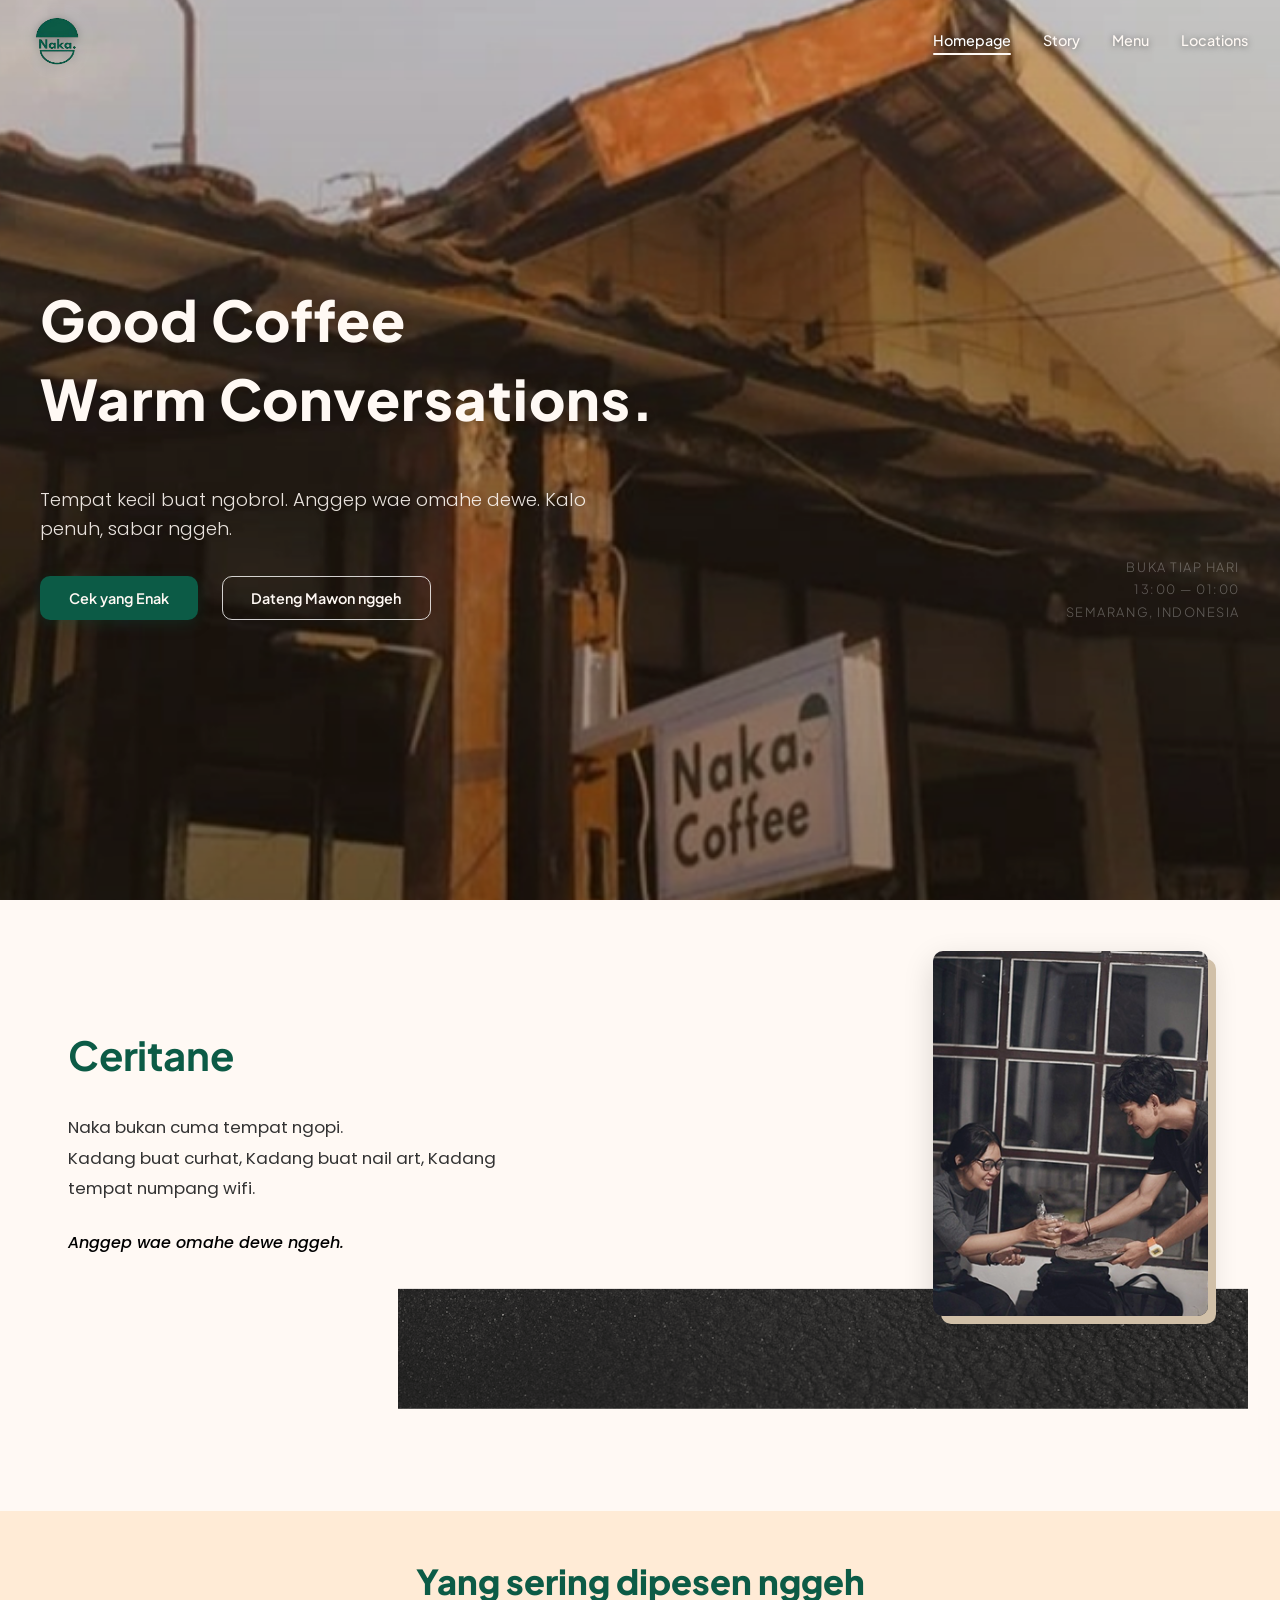
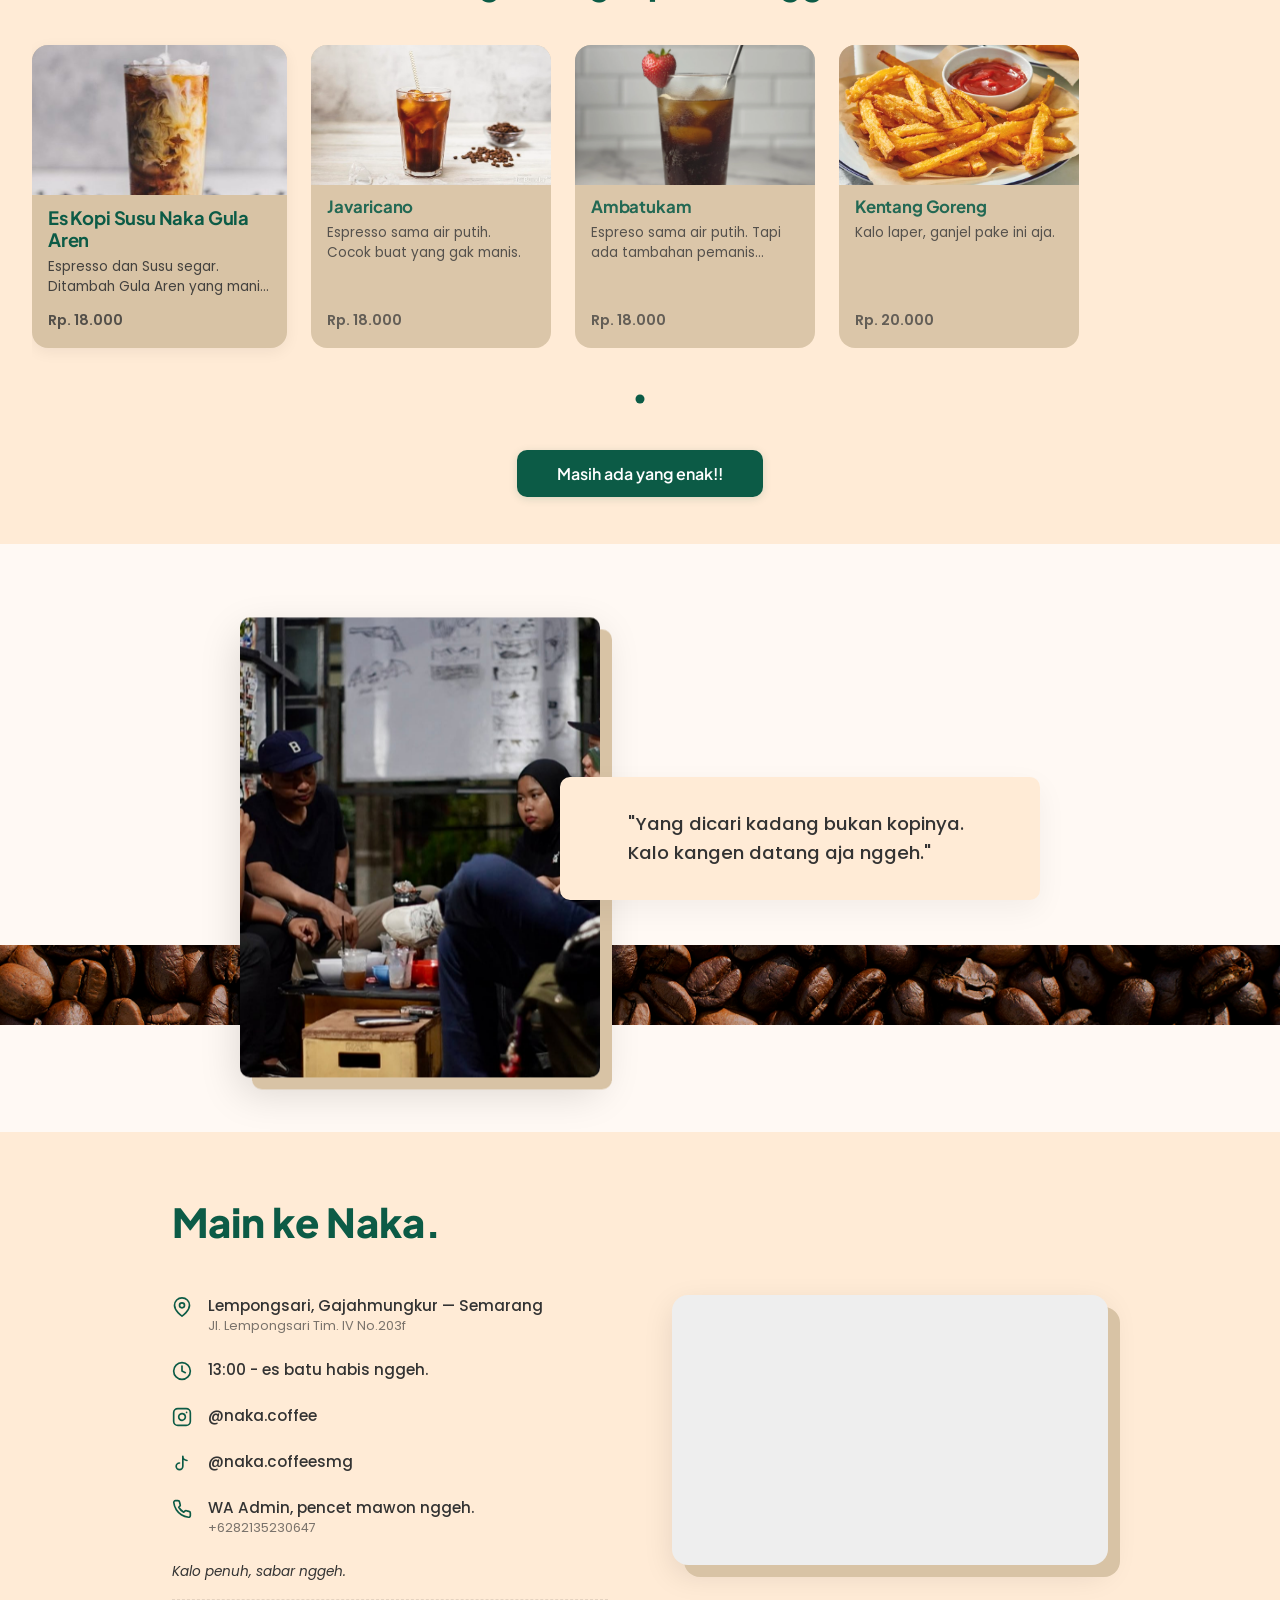
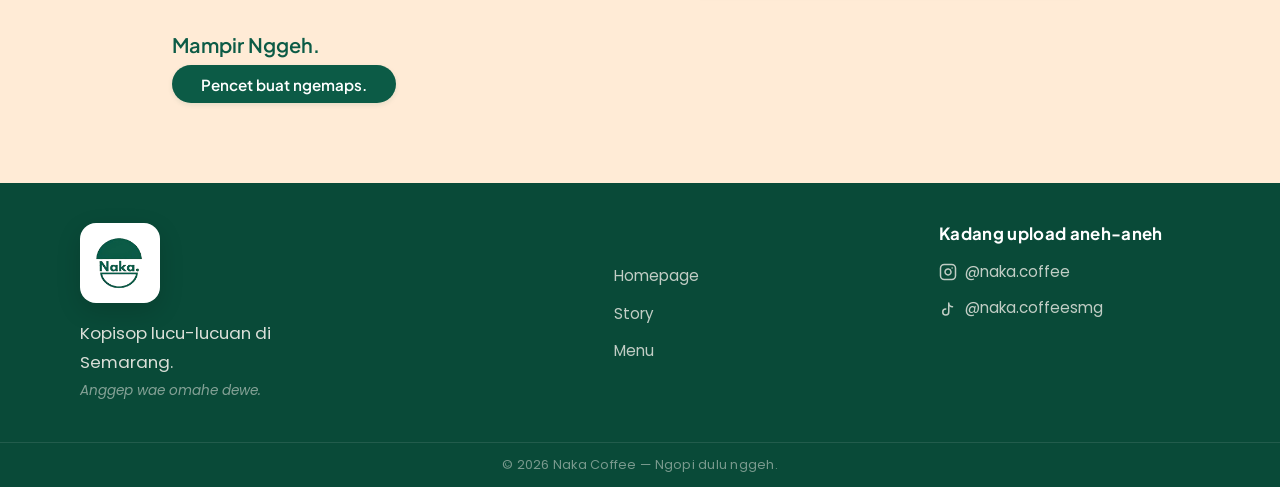
==== index.html @ d7253a97 "feat: finalize Naka Coffee landing page" ====
<!DOCTYPE html>
<html lang="id">
<head>
  <meta charset="UTF-8">
  <meta name="viewport" content="width=device-width, initial-scale=1.0">
  <meta name="description" content="Naka Coffee — Kopisop lucu-lucuan di Semarang. Tempat nyaman buat ngobrol, ngopi, dan numpang wifi sampai lupa pulang.">

  <title>Naka Coffee — Kopisop Lucu-Lucuan di Semarang</title>

  <!-- Canonical URL -->
  <link rel="canonical" href="https://borgirrax.github.io/naka-landing-page/">

  <!-- Open Graph Meta Tags -->
  <meta property="og:title" content="Naka Coffee — Kopisop Lucu-Lucuan di Semarang">
  <meta property="og:description" content="Kopisop lucu-lucuan di Semarang. Tempat nyaman buat ngobrol, ngopi, dan numpang wifi sampai lupa pulang.">
  <meta property="og:image" content="https://borgirrax.github.io/naka-landing-page/assets/images/jumbotron.png">
  <meta property="og:url" content="https://borgirrax.github.io/naka-landing-page/">
  <meta property="og:type" content="website">
  <meta property="og:locale" content="id_ID">

  <!-- Twitter Card Meta Tags -->
  <meta name="twitter:card" content="summary_large_image">
  <meta name="twitter:title" content="Naka Coffee — Kopisop Lucu-Lucuan di Semarang">
  <meta name="twitter:description" content="Kopisop lucu-lucuan di Semarang. Tempat nyaman buat ngobrol, ngopi, dan numpang wifi sampai lupa pulang.">
  <meta name="twitter:image" content="https://borgirrax.github.io/naka-landing-page/assets/images/jumbotron.png">

  <link rel="icon" type="image/jpeg" href="assets/images/favicon.png">
  <link rel="preconnect" href="https://fonts.googleapis.com">
  <link rel="preconnect" href="https://fonts.gstatic.com" crossorigin>
  <link href="https://fonts.googleapis.com/css2?family=Plus+Jakarta+Sans:wght@400;500;600;700;800&family=Poppins:wght@300;400;500;600&display=swap" rel="stylesheet">
  <link rel="stylesheet" href="styles.css">
</head>
<body>

  <!-- ============ NAVBAR ============ -->
  <header class="navbar" id="navbar">
    <nav class="navbar__inner">
      <a href="#" class="navbar__logo" aria-label="Naka Coffee Home">
        <img src="assets/images/logo1.png" alt="Naka Coffee Logo" class="navbar__logo-default">
        <img src="assets/images/logo2.png" alt="Naka Coffee Logo" class="navbar__logo-scrolled">
      </a>

      <ul class="navbar__links" id="nav-links">
        <li class="navbar__mobile-header">
          <img src="assets/images/logo2.png" alt="Naka Coffee">
        </li>
        <li><a href="#hero" class="navbar__link navbar__link--active">Homepage</a></li>
        <li><a href="#story" class="navbar__link">Story</a></li>
        <li><a href="#product" class="navbar__link">Menu</a></li>
        <li><a href="#locations" class="navbar__link">Locations</a></li>
        <li class="navbar__mobile-footer">Kopisop lucu-lucuan di Semarang.</li>
      </ul>

      <button class="navbar__toggle" id="nav-toggle" aria-label="Toggle navigation" aria-expanded="false">
        <span class="navbar__toggle-bar"></span>
        <span class="navbar__toggle-bar"></span>
        <span class="navbar__toggle-bar"></span>
      </button>
    </nav>
  </header>

  <!-- ============ HERO SECTION ============ -->
  <section class="hero" id="hero">
    <div class="hero__overlay"></div>
    <img src="assets/images/jumbotron.png" alt="Naka Coffee ambience" class="hero__bg" data-parallax="0.4">

    <div class="hero__content" data-parallax="0.15">
      <div class="hero__text">
        <h1 class="hero__heading">Good Coffee<br>Warm Conversations.</h1>
        <p class="hero__subtitle">Tempat kecil buat ngobrol. Anggep wae omahe dewe. Kalo penuh, sabar nggeh.</p>
        <div class="hero__cta-group">
          <a href="#product" class="hero__cta" id="cta-find-product">Cek yang Enak</a>
          <a href="#locations" class="hero__cta-outline" id="cta-visit-us">Dateng Mawon nggeh</a>
        </div>
      </div>
      <div class="hero__info-text">
        <span>Buka Tiap Hari</span>
        <span>13:00 &mdash; 01:00</span>
        <span>Semarang, Indonesia</span>
      </div>
    </div>
  </section>

  <!-- ============ OUR STORY SECTION ============ -->
  <section class="story" id="story">
    <div class="story__inner">
      <div class="story__text reveal-on-scroll">
        <h2 class="story__title">Ceritane</h2>
        <p class="story__body">
          Naka bukan cuma tempat ngopi.<br>
          Kadang buat curhat,
          Kadang buat nail art,
          Kadang tempat numpang wifi.
          <br>
          <span class="story__body2">Anggep wae omahe dewe nggeh.</span>
        </p>
      </div>

      <div class="story__images">
        <img
          src="assets/images/Accent1.png"
          alt=""
          class="story__img-accent reveal-on-scroll reveal-left"
          data-parallax="-0.1"
          loading="lazy"
          style="transition-delay: 0.2s;"
        >
        <img
          src="assets/images/NakaActivity1.png"
          alt="Suasana pengunjung asik ngobrol di Naka Coffee Semarang"
          class="story__img-main reveal-on-scroll reveal-up"
          loading="lazy"
          style="transition-delay: 0.4s;"
        >
      </div>
    </div>
  </section>

  <!-- ============ PRODUCT SECTION ============ -->
  <section class="product" id="product">
    <div class="product__inner">
      <h2 class="product__title reveal-on-scroll">Yang sering dipesen nggeh</h2>
      
      <div class="product__slider-wrapper reveal-on-scroll reveal-up">
        <div class="product__slider" id="product-slider"></div>
      </div>
      <div class="product__dots" id="product-dots"></div>
      
      <div class="product__actions reveal-on-scroll reveal-up">
        <a href="#product" class="btn-primary" aria-label="Lihat menu lainnya">Masih ada yang enak!!</a>
      </div>
    </div>
  </section>

  <!-- ============ BREAK SECTION ============ -->
  <section class="break" id="break">
    <img src="assets/images/Accent2.png" alt="" class="break__accent reveal-on-scroll" data-parallax="-0.15" loading="lazy">
    
    <div class="break__inner">
      <img src="assets/images/NakaActivity2.png" alt="Barista Naka Coffee sedang menyiapkan kopi" class="break__img reveal-on-scroll reveal-up" data-parallax="0.05" loading="lazy">
      <div class="break__quote reveal-on-scroll reveal-left" style="transition-delay: 0.2s;">
        <p>"Yang dicari kadang bukan kopinya. Kalo kangen datang aja nggeh."</p>
      </div>
    </div>
  </section>

  <!-- ============ LOCATION & FEEDBACK ============ -->
  <section class="location" id="locations">
    <div class="location__inner">
      <h2 class="location__title reveal-on-scroll">Main ke Naka.</h2>

      <div class="location__grid">
        <div class="location__info reveal-on-scroll reveal-left">
          <ul class="contact-list">
            <li>
              <svg width="20" height="20" fill="none" stroke="currentColor" stroke-width="2" stroke-linecap="round" stroke-linejoin="round" viewBox="0 0 24 24"><path d="M21 10c0 7-9 13-9 13s-9-6-9-13a9 9 0 0 1 18 0z"></path><circle cx="12" cy="10" r="3"></circle></svg>
              <div class="contact-list__content">
                <a href="https://maps.app.goo.gl/NaJeGdJ4hbuuddfY6" target="_blank" class="contact-list__primary">Lempongsari, Gajahmungkur — Semarang</a>
                <span class="contact-list__secondary">Jl. Lempongsari Tim. IV No.203f</span>
              </div>
            </li>
            <li>
              <svg width="20" height="20" fill="none" stroke="currentColor" stroke-width="2" stroke-linecap="round" stroke-linejoin="round" viewBox="0 0 24 24"><circle cx="12" cy="12" r="10"></circle><polyline points="12 6 12 12 16 14"></polyline></svg>
              <div class="contact-list__content">
                <span class="contact-list__primary">13:00 - es batu habis nggeh.</span>
              </div>
            </li>
            <li>
              <svg width="20" height="20" fill="none" stroke="currentColor" stroke-width="2" stroke-linecap="round" stroke-linejoin="round" viewBox="0 0 24 24"><rect x="2" y="2" width="20" height="20" rx="5" ry="5"></rect><path d="M16 11.37A4 4 0 1 1 12.63 8 4 4 0 0 1 16 11.37z"></path><line x1="17.5" y1="6.5" x2="17.51" y2="6.5"></line></svg>
              <div class="contact-list__content">
                <a href="https://www.instagram.com/naka.coffee?igsh=ZnR2Z24wN2Zjd3lz" target="_blank" class="contact-list__primary">@naka.coffee</a>
              </div>
            </li>
            <li>
              <svg width="20" height="20" fill="none" stroke="currentColor" stroke-width="2" stroke-linecap="round" stroke-linejoin="round" viewBox="0 0 24 24"><path d="M9 12a4 4 0 1 0 4 4V4a5 5 0 0 0 5 5"></path></svg>
              <div class="contact-list__content">
                <a href="https://www.tiktok.com/@naka.coffeesmg?_r=1&_t=ZS-954JW2csxDJ" target="_blank" class="contact-list__primary">@naka.coffeesmg</a>
              </div>
            </li>
            <li>
              <svg width="20" height="20" fill="none" stroke="currentColor" stroke-width="2" stroke-linecap="round" stroke-linejoin="round" viewBox="0 0 24 24"><path d="M22 16.92v3a2 2 0 0 1-2.18 2 19.79 19.79 0 0 1-8.63-3.07 19.5 19.5 0 0 1-6-6 19.79 19.79 0 0 1-3.07-8.67A2 2 0 0 1 4.11 2h3a2 2 0 0 1 2 1.72 12.84 12.84 0 0 0 .7 2.81 2 2 0 0 1-.45 2.11L8.09 9.91a16 16 0 0 0 6 6l1.27-1.27a2 2 0 0 1 2.11-.45 12.84 12.84 0 0 0 2.81.7A2 2 0 0 1 22 16.92z"></path></svg>
              <div class="contact-list__content">
                <a href="https://wa.me/6282135230647?text=Halo%20Naka%20Coffe%2C%20Nanya%20dung%2C%20boleh%3F" target="_blank" class="contact-list__primary">WA Admin, pencet mawon nggeh.</a>
                <span class="contact-list__secondary">+6282135230647</span>
              </div>
            </li>
          </ul>
          <p class="location__microcopy reveal-on-scroll">Kalo penuh, sabar nggeh.</p>

          <div class="location__cta reveal-on-scroll reveal-up">
            <h3 class="location__cta-title">Mampir Nggeh.</h3>
            <a href="https://maps.app.goo.gl/NaJeGdJ4hbuuddfY6" target="_blank" rel="noopener noreferrer" class="btn-primary btn-primary--location" aria-label="Buka Google Maps ke lokasi Naka Coffee">Pencet buat ngemaps.</a>
          </div>
        </div>

        <div class="location__map reveal-on-scroll reveal-up">
          <iframe 
            src="https://www.google.com/maps/embed?pb=!1m18!1m12!1m3!1d366.8198239532308!2d110.415025018221!3d-6.997119945966583!2m3!1f0!2f0!3f0!3m2!1i1024!2i768!4f13.1!3m3!1m2!1s0x2e708b31f307bd89%3A0xec95342b54eb924c!2sNaka%20coffee!5e0!3m2!1sid!2sid!4v1774155692115!5m2!1sid!2sid" 
            width="100%" 
            height="100%" 
            style="border:0;" 
            allowfullscreen="" 
            loading="lazy" 
            referrerpolicy="no-referrer-when-downgrade">
          </iframe>
        </div>
      </div>
    </div>
  </section>

  <!-- ============ FOOTER ============ -->
  <footer class="footer">
    <div class="footer__inner">
      <div class="footer__col footer__col--brand">
        <div class="footer__logo">
          <img src="assets/images/logo2.png" alt="Naka Coffee Logo" loading="lazy">
        </div>
        <p class="footer__tagline">Kopisop lucu-lucuan di Semarang.</p>
        <p class="footer__microcopy">Anggep wae omahe dewe.</p>
      </div>
      
      <div class="footer__col">
        <ul>
          <li><a href="#hero">Homepage</a></li>
          <li><a href="#story">Story</a></li>
          <li><a href="#product">Menu</a></li>
        </ul>
      </div>
      
      <div class="footer__col">
        <h3 class="footer__social-heading">Kadang upload aneh-aneh</h3>
        <ul class="footer__social">
          <li>
            <svg width="18" height="18" fill="none" stroke="currentColor" stroke-width="2" stroke-linecap="round" stroke-linejoin="round" viewBox="0 0 24 24" aria-hidden="true"><rect x="2" y="2" width="20" height="20" rx="5" ry="5"></rect><path d="M16 11.37A4 4 0 1 1 12.63 8 4 4 0 0 1 16 11.37z"></path><line x1="17.5" y1="6.5" x2="17.51" y2="6.5"></line></svg>
            <a href="https://www.instagram.com/naka.coffee?igsh=ZnR2Z24wN2Zjd3lz" target="_blank" rel="noopener noreferrer" aria-label="Kunjungi Instagram Naka Coffee">@naka.coffee</a>
          </li>
          <li>
            <svg width="18" height="18" fill="none" stroke="currentColor" stroke-width="2" stroke-linecap="round" stroke-linejoin="round" viewBox="0 0 24 24" aria-hidden="true"><path d="M9 12a4 4 0 1 0 4 4V4a5 5 0 0 0 5 5"></path></svg>
            <a href="https://www.tiktok.com/@naka.coffeesmg?_r=1&_t=ZS-954JW2csxDJ" target="_blank" rel="noopener noreferrer" aria-label="Kunjungi TikTok Naka Coffee">@naka.coffeesmg</a>
          </li>
        </ul>
      </div>
    </div>
    <div class="footer__bottom">
      <p>&copy; 2026 Naka Coffee — Ngopi dulu nggeh.</p>
    </div>
  </footer>


  <!-- Local Business Structured Data -->
  <script type="application/ld+json">
  {
    "@context": "https://schema.org",
    "@type": "CafeOrCoffeeShop",
    "name": "Naka Coffee",
    "image": "https://borgirrax.github.io/naka-landing-page/assets/images/jumbotron.png",
    "description": "Kopisop lucu-lucuan di Semarang. Tempat nyaman buat ngobrol, ngopi, dan numpang wifi sampai lupa pulang.",
    "address": {
      "@type": "PostalAddress",
      "streetAddress": "Jl. Lempongsari Tim. IV No.203f",
      "addressLocality": "Gajahmungkur, Semarang",
      "addressRegion": "Jawa Tengah",
      "addressCountry": "ID"
    },
    "url": "https://borgirrax.github.io/naka-landing-page/",
    "telephone": "+6282135230647",
    "sameAs": [
      "https://www.instagram.com/naka.coffee",
      "https://www.tiktok.com/@naka.coffeesmg"
    ]
  }
  </script>

  <!-- Scripts -->
  <script src="script.js"></script>
</body>
</html>
---- styles.css ----
:root {

  --color-primary: #0C5B46;
  --color-primary-dark: #094a38;
  --color-background: #FFEBD6;
  --color-background-alt: #FFF9F4;
  --color-text-white: #FFF9F4;
  --color-text-dark: #333333;
  --color-neutral: #8E8E8E;
  --color-accent: #D8C3A5;
  --font-heading: 'Plus Jakarta Sans', sans-serif;
  --font-body: 'Poppins', sans-serif;
  --space-xs: 0.25rem; --space-sm: 0.5rem; --space-md: 1rem;
  --space-lg: 1.5rem; --space-xl: 2rem; --space-2xl: 3rem; --space-3xl: 4rem;
  --radius-sm: 6px; --radius-md: 10px; --radius-lg: 16px; --radius-full: 9999px;
  --transition-fast: 0.2s ease; --transition-normal: 0.35s ease;

  --nav-pad-x: var(--space-xl);
  --logo-def-h: 60px; --logo-scr-h: 52px;
  --hero-h: 100vh; --hero-title-sz: clamp(2rem, 5vw, 3.5rem); --hero-pad: var(--space-xl);
  --story-dir: row; --story-gap: var(--space-3xl); --story-pad-b: 120px;
  --story-txt-align: left; --story-txt-pt: var(--space-xl);
  --story-img-w: 380px; --story-img-h: 440px; --story-img-m: 0;
  --story-acc-l: auto; --story-acc-r: 0; --story-acc-w: 850px; --story-acc-h: 120px;
  --story-main-l: auto; --story-main-r: 40px; --story-main-m: 0; --story-main-w: 275px; --story-main-h: 365px;

  --break-flex-dir: row; --break-img-w: 360px; --break-img-h: 460px;
  --break-quote-ml: -40px; --break-quote-mt: 0; --break-quote-pad: var(--space-xl) var(--space-2xl) var(--space-xl) calc(var(--space-2xl) + 20px);

  --loc-grid: 1fr 1fr; --loc-map-h: 300px; --loc-gap: var(--space-3xl);
  --foot-grid: 2fr 1fr 1fr; --foot-gap: var(--space-3xl);
}

@media (max-width: 768px) {
  :root {
    --logo-def-h: 48px; --logo-scr-h: 44px;
    --hero-h: 80vh; --hero-title-sz: clamp(1.75rem, 7vw, 2.5rem);
    --story-dir: column; --story-gap: var(--space-2xl); --story-pad-b: var(--space-2xl);
    --story-txt-align: left; --story-txt-pt: 0;
    --story-img-w: 100%; --story-img-h: 420px; --story-img-m: 0 auto;
    --story-acc-l: 0; --story-acc-r: auto; --story-acc-w: 100%; --story-acc-h: 100px;
    --story-main-l: 0; --story-main-r: 0; --story-main-m: 0 auto; --story-main-w: 300px; --story-main-h: 380px;

    --break-flex-dir: column; --break-quote-ml: 0; --break-quote-mt: -40px; --break-quote-pad: var(--space-xl);

    --loc-grid: 1fr; --loc-gap: var(--space-2xl);
    --foot-grid: 1fr 1fr; --foot-gap: var(--space-2xl);
  }
  .footer__col--brand { grid-column:1 / -1; display:flex; flex-direction:column; align-items:center; text-align:center; margin-bottom:var(--space-sm); }
  .footer__col--brand p { margin:0 auto; }
  .hero__info-text { position: relative; bottom: auto; right: auto; text-align: left; margin-top: var(--space-xl); opacity: 0.8; }
}

@media (max-width: 480px) {
  :root {
    --nav-pad-x: var(--space-md);
    --logo-def-h: 40px; --logo-scr-h: 38px;
    --hero-h: 70vh; --hero-pad: var(--space-md);
    --story-img-h: 250px; --story-acc-h: 70px;
    --story-main-w: 220px; --story-main-h: 280px;
    
    --break-img-w: 220px; --break-img-h: 320px;
    --break-quote-pad: 1.25rem 1.5rem;
    --break-quote-mt: -50px;
  }
}

*,*::before,*::after { margin:0; padding:0; box-sizing:border-box; }
html { scroll-behavior:smooth; }
section[id] { scroll-margin-top: 110px; }
body { font:400 1rem/1.6 var(--font-body); color:var(--color-text-dark); background:var(--color-background); -webkit-font-smoothing:antialiased; }
a { text-decoration:none; color:inherit; }
ul { list-style:none; }
img { display:block; max-width:100%; height:auto; }

.navbar {
  position:fixed; top:0; left:0; width:100%; z-index:1000; background:transparent;
  transition:background var(--transition-normal), box-shadow var(--transition-normal);
}
.navbar--scrolled { background:var(--color-background-alt); box-shadow:0 2px 20px rgba(0,0,0,0.08); }

.navbar__inner {
  display:flex; align-items:center; justify-content:space-between; margin:0 auto; padding:0 var(--nav-pad-x);
  max-width:1440px; height:82px; transition:all var(--transition-normal);
}
.navbar--scrolled .navbar__inner { max-width:1100px; height:72px; }

.navbar__logo { display:flex; align-items:center; flex-shrink:0; transition:opacity var(--transition-fast); -webkit-tap-highlight-color:transparent; outline:none; }
.navbar__logo:hover { opacity:0.85; }
.navbar__logo img { width:auto; object-fit:contain; transition:opacity var(--transition-normal); }
.navbar__logo-default { display:none; height:var(--logo-def-h); }
.navbar__logo-scrolled { display:block; height:var(--logo-scr-h); filter:drop-shadow(0 2px 6px rgba(0,0,0,0.4)) drop-shadow(0 2px 10px rgba(255,255,255,0.4)); }

.navbar--scrolled .navbar__logo-default { display:block; }
.navbar--scrolled .navbar__logo-scrolled { display:none; }

.navbar__links { display:flex; align-items:center; gap:var(--space-xl); }
.navbar__link {
  font:500 0.9rem var(--font-heading); color:var(--color-text-white); text-shadow:0 1px 6px rgba(0,0,0,0.5);
  position:relative; padding:var(--space-xs) 0; transition:all var(--transition-normal);
}
.navbar__link::after {
  content:''; position:absolute; bottom:-2px; left:0; width:0; height:2px;
  background:var(--color-text-white); border-radius:var(--radius-full); transition:all var(--transition-normal);
}
.navbar__link:hover, .navbar__link--active { color:#fff; text-shadow:0 1px 8px rgba(0,0,0,0.7); }
.navbar__link:hover::after, .navbar__link--active::after { width:100%; }

.navbar--scrolled .navbar__link { color:var(--color-text-dark); text-shadow:none; }
.navbar--scrolled .navbar__link::after { background:var(--color-primary); }
.navbar--scrolled .navbar__link:hover, .navbar--scrolled .navbar__link--active { color:var(--color-primary); text-shadow:none; }
.navbar--scrolled .navbar__link:hover::after, .navbar--scrolled .navbar__link--active::after { background:var(--color-primary); }

.navbar__toggle { display:none; flex-direction:column; gap:5px; background:none; border:none; cursor:pointer; padding:var(--space-sm); z-index:1001; -webkit-tap-highlight-color:transparent; outline:none; }
.navbar__toggle-bar {
  width:24px; height:2px; background:var(--color-text-white); box-shadow:0 1px 4px rgba(0,0,0,0.5); border-radius:var(--radius-full);
  transition:all var(--transition-normal);
}
.navbar--scrolled .navbar__toggle-bar { background:var(--color-text-dark); box-shadow:none; }
.navbar__toggle--open .navbar__toggle-bar:nth-child(1) { transform:translateY(7px) rotate(45deg); }
.navbar__toggle--open .navbar__toggle-bar:nth-child(2) { opacity:0; }
.navbar__toggle--open .navbar__toggle-bar:nth-child(3) { transform:translateY(-7px) rotate(-45deg); }

.navbar__mobile-header, .navbar__mobile-footer { display:none; }

@media (max-width: 768px) {
  .navbar__toggle { display:flex; padding:var(--space-md); }
  .navbar__links {
    position:fixed; top:0; right:-100%; width:78vw; max-width:340px; height:100vh;
    flex-direction:column; align-items:flex-start; gap:var(--space-lg);
    padding:var(--space-2xl) var(--space-2xl);
    background:var(--color-text-white); box-shadow:-8px 0 40px rgba(0,0,0,0.1); 
    transition:right 0.4s cubic-bezier(0.4, 0, 0.2, 1); overflow-y:auto; overflow-x:hidden;
  }
  .navbar__links--open { right:0; }
  
  .navbar__mobile-header { display:block; margin-bottom:var(--space-lg); margin-top:var(--space-sm); }
  .navbar__mobile-header img { height:60px; width:auto; }
  
  .navbar__mobile-footer { display:block; margin-top:auto; font-size:0.85rem; font-style:italic; opacity:0.7; color:var(--color-text-dark); padding-top:var(--space-2xl); }

  .navbar__links .navbar__link { font-size:1.15rem; font-weight:600; color:var(--color-text-dark); text-shadow:none; padding:var(--space-sm) 0; }
  .navbar__links .navbar__link::after { background:var(--color-primary); bottom:-4px; }
  .navbar__links .navbar__link:hover, .navbar__links .navbar__link--active { color:var(--color-primary); }
}

.hero { position:relative; width:100%; min-height:var(--hero-h); display:flex; align-items:center; justify-content:center; overflow:hidden; padding: 0 var(--nav-pad-x); }
.hero__bg { position:absolute; top:-15%; left:0; width:100%; height:130%; object-fit:cover; object-position:center; will-change:transform; }
.hero__overlay { position:absolute; inset:0; background:linear-gradient(180deg, rgba(0,0,0,0.15) 0%, rgba(0,0,0,0.4) 100%); z-index:1; }
.hero__content { position:relative; z-index:2; text-align:left; padding:var(--hero-pad) 0; width:100%; max-width:1200px; animation:heroFadeIn 1s ease-out both; }
.hero__text { max-width: 650px; }
.hero__info-text {
  position:absolute; bottom:var(--hero-pad); right:0; text-align:right;
  display:flex; flex-direction:column; gap:0.4rem;
  font:300 0.8rem var(--font-heading); text-transform:uppercase; letter-spacing:0.12em;
  color:#fff; opacity:0.3;
}
.hero__heading { font:800 var(--hero-title-sz)/1.2 var(--font-heading); color:var(--color-text-white); margin-bottom:var(--space-2xl); letter-spacing:0.02em; text-shadow:0 2px 10px rgba(0,0,0,0.2); max-width: 650px; line-height: 140%; }
.hero__subtitle { font:300 clamp(0.95rem, 1.8vw, 1.15rem)/1.6 var(--font-body); color:var(--color-text-white); margin-bottom:var(--space-xl); opacity:0.9; text-shadow:0 1px 6px rgba(0,0,0,0.2); max-width: 550px; }
.hero__cta-group { display: flex; gap: 1.5rem; flex-wrap: wrap; }
.hero__cta {
  display:inline-flex; align-items:center; justify-content:center; font:600 0.9rem var(--font-heading); color:var(--color-text-white); background:var(--color-primary);
  padding:0.75rem 1.8rem; border-radius:var(--radius-md); box-shadow:0 4px 15px rgba(12,91,70,0.25); transition:all var(--transition-fast);
}
.hero__cta:hover { background:var(--color-primary-dark); transform:translateY(-2px); box-shadow:0 6px 20px rgba(12,91,70,0.4); }
.hero__cta:active { transform:translateY(0); }
.hero__cta-outline {
  display:inline-flex; align-items:center; justify-content:center; font:600 0.9rem var(--font-heading); color:var(--color-text-white); background:transparent;
  padding:0.75rem 1.8rem; border-radius:var(--radius-md); border:1px solid rgba(255,255,255,0.8); transition:all var(--transition-fast);
}
.hero__cta-outline:hover { background:rgba(255,255,255,0.1); border-color:#fff; transform:translateY(-2px); }
.hero__cta-outline:active { transform:translateY(0); }

.story { background:var(--color-background-alt); padding:calc(var(--space-3xl) * 0.8) 0 0; overflow:hidden; }
.story__inner {
  position:relative; display:flex; flex-direction:var(--story-dir); align-items:flex-start; gap:var(--story-gap);
  max-width:1280px; margin:0 auto; padding:0 var(--space-xl) var(--story-pad-b);
}
.story__text { flex:1; min-width:0; padding:var(--story-txt-pt) 0 var(--space-2xl) 3%; position:relative; z-index:2; text-align:var(--story-txt-align); margin-top: 2rem;}
.story__title { font:700 clamp(1.75rem, 3.5vw, 2.5rem) var(--font-heading); color:var(--color-primary); margin-bottom:var(--space-xl); letter-spacing:-0.01em; margin-top: 0.9rem; }
.story__body { font-size:1.05rem; color:var(--color-text-dark); max-width:480px; line-height:1.8; }
.story__body2 { display: block; font-size:1rem; color:#000000; max-width:480px; line-height:1.8; font-weight: 500; font-style: italic; margin-top:26px; }

.story__images { flex-shrink:0; position:relative; width:var(--story-img-w); height:var(--story-img-h); margin:var(--story-img-m); }
.story__img-accent {
  position:absolute; bottom:0; z-index:1; object-fit:cover; object-position:center;
  left:var(--story-acc-l); right:var(--story-acc-r); width:var(--story-acc-w); max-width:none; height:var(--story-acc-h); opacity: 0.3;mix-blend-mode: multiply; filter: contrast(0.8);
}
.story__img-main {
  position:absolute; top:0; z-index:2; object-fit:cover; border-radius:var(--radius-md); box-shadow:8px 8px 0px var(--color-accent),0 10px 30px rgba(0,0,0,0.15);
  left:var(--story-main-l); right:var(--story-main-r); margin:var(--story-main-m); width:var(--story-main-w); height:var(--story-main-h);
  filter: contrast(0.95) saturate(0.85);
}

.product { background:var(--color-background); padding:var(--space-2xl) 0; overflow:hidden; }
.product__inner { max-width:1280px; margin:0 auto; padding:0 var(--nav-pad-x); text-align:center; }
.product__title { font:800 clamp(1.75rem, 3.5vw, 2.15rem) var(--font-heading); color:var(--color-primary); margin-bottom:var(--space-xl); }

.product__slider-wrapper { position:relative; width:100%; }
.product__slider {
  display:flex; gap:var(--space-lg); overflow-x:auto; scroll-snap-type:x mandatory; scroll-behavior:smooth;
  padding:10px 0 var(--space-md); cursor:grab; -ms-overflow-style:none; scrollbar-width:none;
}
.product__slider::-webkit-scrollbar { display:none; }
.product__slider:active { cursor:grabbing; }

.product-card {
  flex:0 0 240px; scroll-snap-align:center; background:var(--color-accent); border-radius:var(--radius-lg);
  overflow:hidden; text-align:left; display:flex; flex-direction:column; position:relative;
  transition:all var(--transition-normal); user-select:none; opacity: 0.9;
}
.product-card--featured { flex:0 0 255px; opacity: 1; box-shadow:0 4px 15px rgba(0,0,0,0.06); }
.product-card:hover { transform:translateY(-5px); box-shadow:0 10px 20px rgba(0,0,0,0.1); opacity: 1; }
.product-card__img { width:100%; height:140px; object-fit:cover; pointer-events:none; }
.product-card--featured .product-card__img { height:150px; }
.product-card__badge { position:absolute; top:12px; left:12px; background:var(--color-primary); color:#fff; padding:4px 12px; font:700 0.75rem var(--font-heading); border-radius:var(--radius-full); z-index:2; box-shadow:0 2px 8px rgba(0,0,0,0.15); letter-spacing:0.02em; text-transform:uppercase; }
.product-card__content { padding:12px 16px 16px; flex:1; display:flex; flex-direction:column; justify-content: flex-start; }
.product-card__title { font:700 1.05rem var(--font-heading); color:var(--color-primary); margin-bottom:6px; line-height:1.2; letter-spacing: -0.01em; }
.product-card--featured .product-card__title { font-size: 1.15rem; }
.product-card__desc { font-size:0.85rem; color:var(--color-text-dark); margin-bottom:12px; line-height:1.45; display:-webkit-box; -webkit-line-clamp:2; line-clamp:2; -webkit-box-orient:vertical; overflow:hidden; opacity:0.9; }
.product-card__price { font-weight:600; color:var(--color-text-dark); margin-top:auto; font-size: 0.9rem; opacity: 0.8; }

.product__dots { display:flex; justify-content:center; gap:10px; margin:var(--space-xl) 0 var(--space-2xl); align-items: center; }
.dot { width:6px; height:6px; border-radius:50%; background:var(--color-neutral); opacity: 0.4; cursor:pointer; transition:all var(--transition-fast); }
.dot.active { background:var(--color-primary); opacity: 1; transform: scale(1.5); }

.btn-primary {
  display:inline-block; font:600 1rem var(--font-heading); color:#fff; background:var(--color-primary);
  padding:0.8rem 2.5rem; border-radius:var(--radius-md); box-shadow:0 2px 8px rgba(12,91,70,0.15); transition:all var(--transition-fast);
}
.btn-primary:hover { background:var(--color-primary-dark); transform:translateY(-2px); box-shadow:0 4px 12px rgba(12,91,70,0.2); }

.break { position:relative; width:100%; padding:var(--space-3xl) 0; display:flex; align-items:center; background:var(--color-background-alt); overflow:hidden; }
.break__accent { position:absolute; top:50%; left:0; width:100%; height:80px; object-fit:cover; object-position:top; transform:translateY(-50%); z-index:1; }
.break__inner { position:relative; z-index:2; max-width:1000px; width:100%; margin:0 auto; padding:0 var(--nav-pad-x); display:flex; flex-direction:var(--break-flex-dir); align-items:center; justify-content:center; }
.break__img { width:var(--break-img-w); height:var(--break-img-h); object-fit:cover; border-radius:var(--radius-md); box-shadow:12px 12px 0px var(--color-accent), 0 15px 40px rgba(0,0,0,0.15); z-index:3; position:relative; }
.break__quote { background:var(--color-background); padding:var(--break-quote-pad); border-radius:var(--radius-md); max-width:480px; box-shadow:0 10px 30px rgba(0,0,0,0.05); margin-left:var(--break-quote-ml); margin-top:var(--break-quote-mt); z-index:4; position:relative; width:90%; }
.break__quote p { font:500 clamp(0.95rem, 3.5vw, 1.15rem)/1.6 var(--font-body); color:var(--color-text-dark); }

.location { background:var(--color-background); padding:var(--space-3xl) 0 var(--space-2xl); }
.location__inner { max-width:1000px; margin:0 auto; padding:0 var(--nav-pad-x); }
.location__title { font:800 clamp(2rem, 4vw, 2.5rem) var(--font-heading); color:var(--color-primary); margin-bottom:var(--space-2xl); }

.location__grid { display:grid; grid-template-columns:var(--loc-grid); gap:var(--loc-gap); align-items:center; margin-bottom:var(--space-xl); }
.contact-list { display:flex; flex-direction:column; gap:var(--space-lg); margin-bottom:var(--space-lg); }
.contact-list li { display:flex; align-items:flex-start; gap:var(--space-md); color:var(--color-text-dark); }
.contact-list__content { display:flex; flex-direction:column; gap:2px; }
.contact-list__primary { font-size:0.95rem; font-weight:500; line-height:1.4; color:var(--color-text-dark); transition:color var(--transition-fast); }
.contact-list__secondary { font-size:0.8rem; opacity:0.65; font-weight:400; line-height:1.3; }
.contact-list a.contact-list__primary:hover { color:var(--color-primary); }
.contact-list svg { flex-shrink:0; color:var(--color-primary); margin-top:2px; }

.location__microcopy { font-size:0.85rem; font-style:italic; opacity:0.6; color:var(--color-text-dark); }

.location__map { width:100%; height:270px; border-radius:var(--radius-lg); overflow:hidden; box-shadow:12px 12px 0px var(--color-accent), 0 10px 30px rgba(0,0,0,0.1); background:#eee; align-self:start; }

.location__cta { text-align:left; padding-top:var(--space-xl); margin-top:var(--space-md); border-top:1px dashed rgba(0,0,0,0.1); }
.location__cta-title { font:600 1.25rem var(--font-heading); color:var(--color-primary); margin-bottom:var(--space-sm); }
.btn-primary--location { border-radius:var(--radius-full); padding:0.6rem 1.8rem; font-size:0.95rem; box-shadow:0 2px 5px rgba(12,91,70,0.1); }


.footer { background:var(--color-primary-dark); color:var(--color-text-white); position:relative; overflow:hidden; }
.footer__inner { max-width:1280px; margin: 0 auto; padding: 40px 80px; display:grid; grid-template-columns:1.8fr 1fr 1fr; gap:var(--space-3xl); align-items:start; }

.footer__logo { display:inline-flex; align-items:center; justify-content:center; width:80px; height:80px; background:#fff; border-radius:var(--radius-lg); margin-bottom:var(--space-md); box-shadow:0 8px 24px rgba(0,0,0,0.15); transition:transform var(--transition-normal), box-shadow var(--transition-normal); }
.footer__logo:hover { transform:translateY(-4px) rotate(-3deg); box-shadow:0 12px 30px rgba(0,0,0,0.25), 0 0 15px rgba(255,255,255,0.1); }
.footer__logo img { height:56px; width:auto; object-fit:contain; }
.footer__tagline { font-size:1.05rem; opacity:0.85; max-width:280px; line-height:1.7; color:#FFF9F4; }
.footer__microcopy { font-size:0.85rem; opacity:0.5; font-style:italic; margin-top:var(--space-xs); color:#FFF9F4; }

.footer__col h3, .footer__social-heading { font:700 1.05rem var(--font-heading); margin-bottom:var(--space-md); color:#fff; letter-spacing:0.02em; }
.footer__col:nth-child(2) ul { margin-top: 2.5rem; }
.footer__col ul { display:flex; flex-direction:column; gap:12px; }
.footer__col a { font-size:0.95rem; opacity:0.75; transition:all var(--transition-fast); display:inline-block; }
.footer__col a:hover { opacity:1; transform:translateX(4px); text-decoration:none; text-shadow:0 0 10px rgba(255,255,255,0.2); }

.footer__social li { display:flex; align-items:center; gap:var(--space-sm); }
.footer__social svg { opacity:0.75; transition:all var(--transition-fast); }
.footer__social li:hover svg { opacity:1; transform:scale(1.1); }

.footer__bottom { text-align:center; padding:12px; border-top:1px solid rgba(255,255,255,0.1); }
.footer__bottom p { font-size:0.8rem; opacity:0.45; letter-spacing:0.02em; }

@keyframes heroFadeIn { from{opacity:0; transform:translateY(30px);} to{opacity:1; transform:translateY(0);} }
.reveal-on-scroll { opacity:0; transform:translateY(30px); transition:all 0.8s cubic-bezier(0.5, 0, 0, 1); will-change:opacity, transform; }
.reveal-left { transform:translateX(-40px); }
.reveal-up { transform:translateY(40px); }
.reveal-on-scroll.is-visible { opacity:1; transform:translate(0); }


@media (max-width:480px) {
  /* Responsive Footer */
  .footer__inner { 
    grid-template-columns: 1fr; 
    padding: var(--space-2xl) var(--space-lg); 
    gap: var(--space-2xl); 
    text-align: center; 
  }
  .footer__col { display: flex; flex-direction: column; align-items: center; width: 100%; }
  .footer__tagline { margin: 0 auto; max-width: 260px; }
  .footer__microcopy { margin: var(--space-xs) auto 0 auto; }
  
  .footer__col:nth-child(2) ul { margin-top: 0; }
  .footer__col ul { align-items: center; width: 100%; }
  
  .footer__social { width: 100%; }
  .footer__social li { justify-content: center; flex-wrap: wrap; }
  .footer__social a { font-size: 0.9rem; max-width: 100%; word-break: break-word; }
  
  .footer__bottom { padding: var(--space-lg) var(--space-md); }
  .footer__bottom p { font-size: 0.75rem; line-height: 1.5; }
}
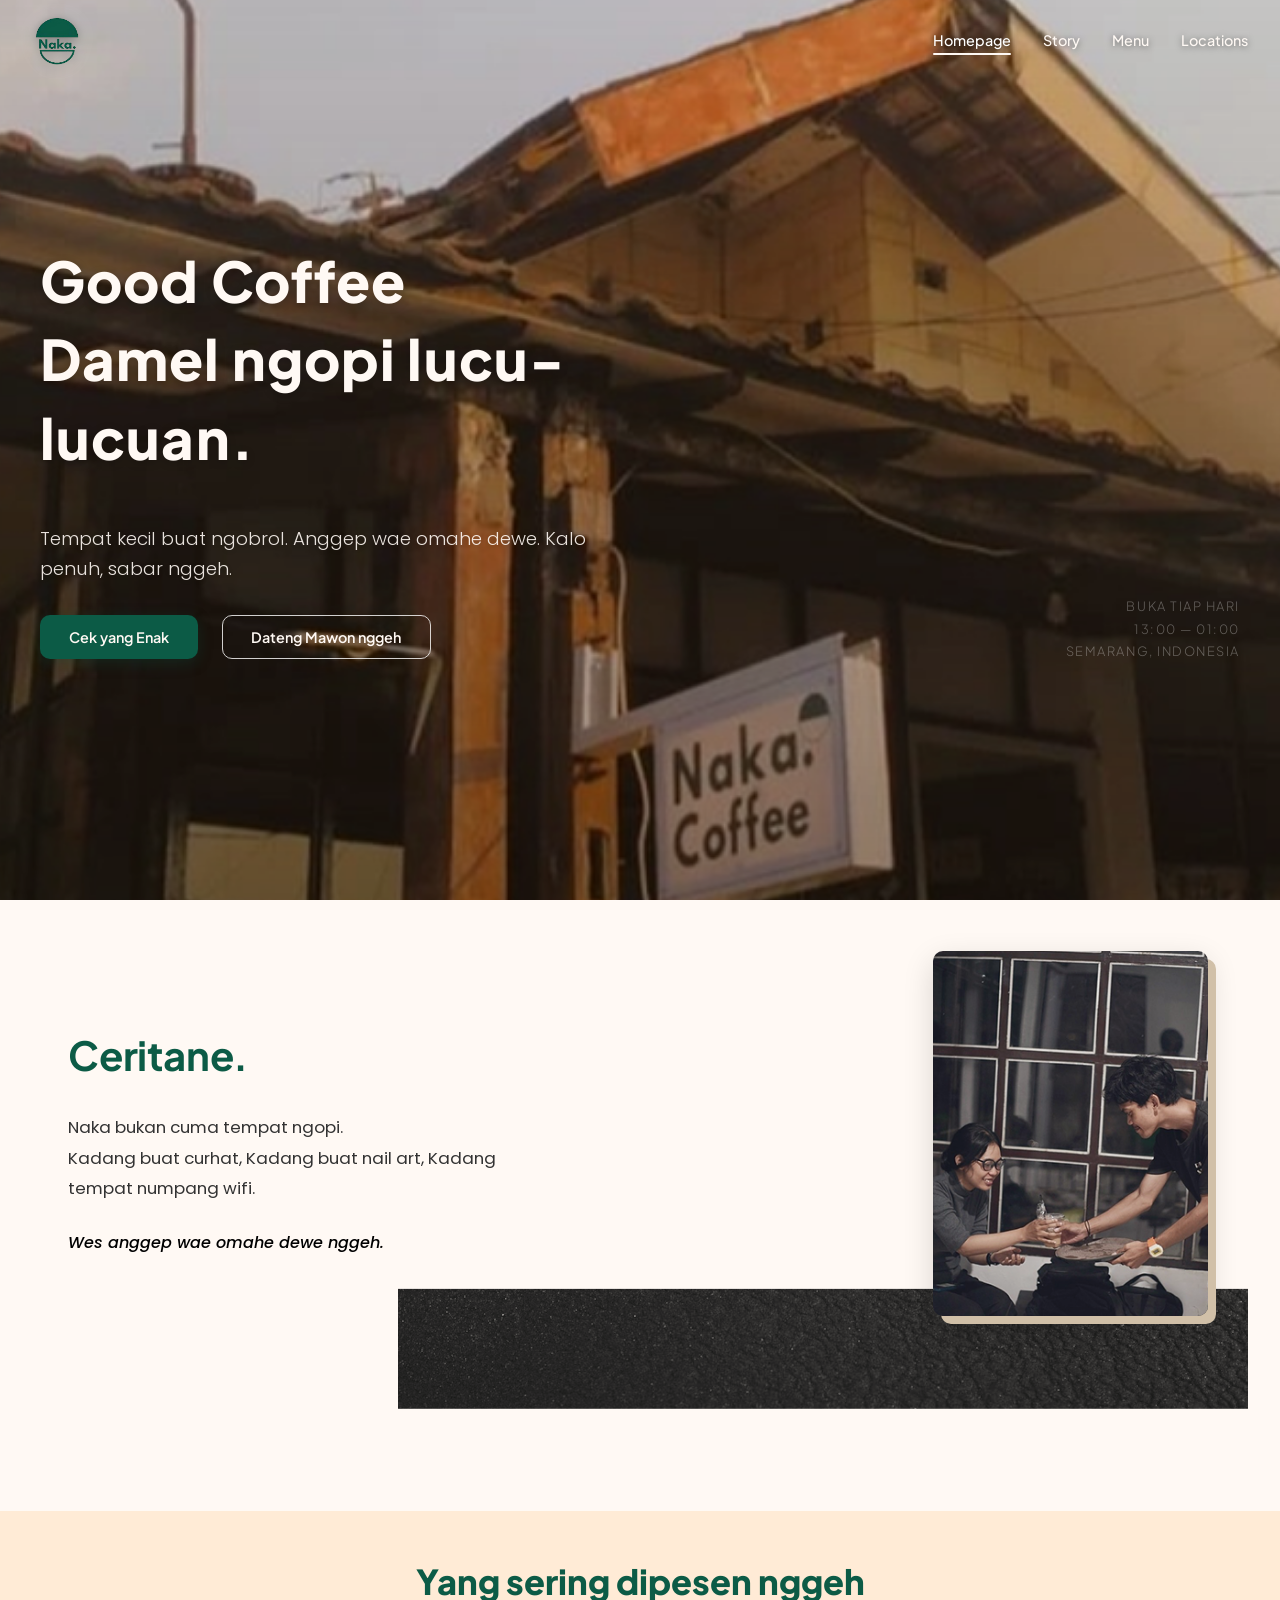
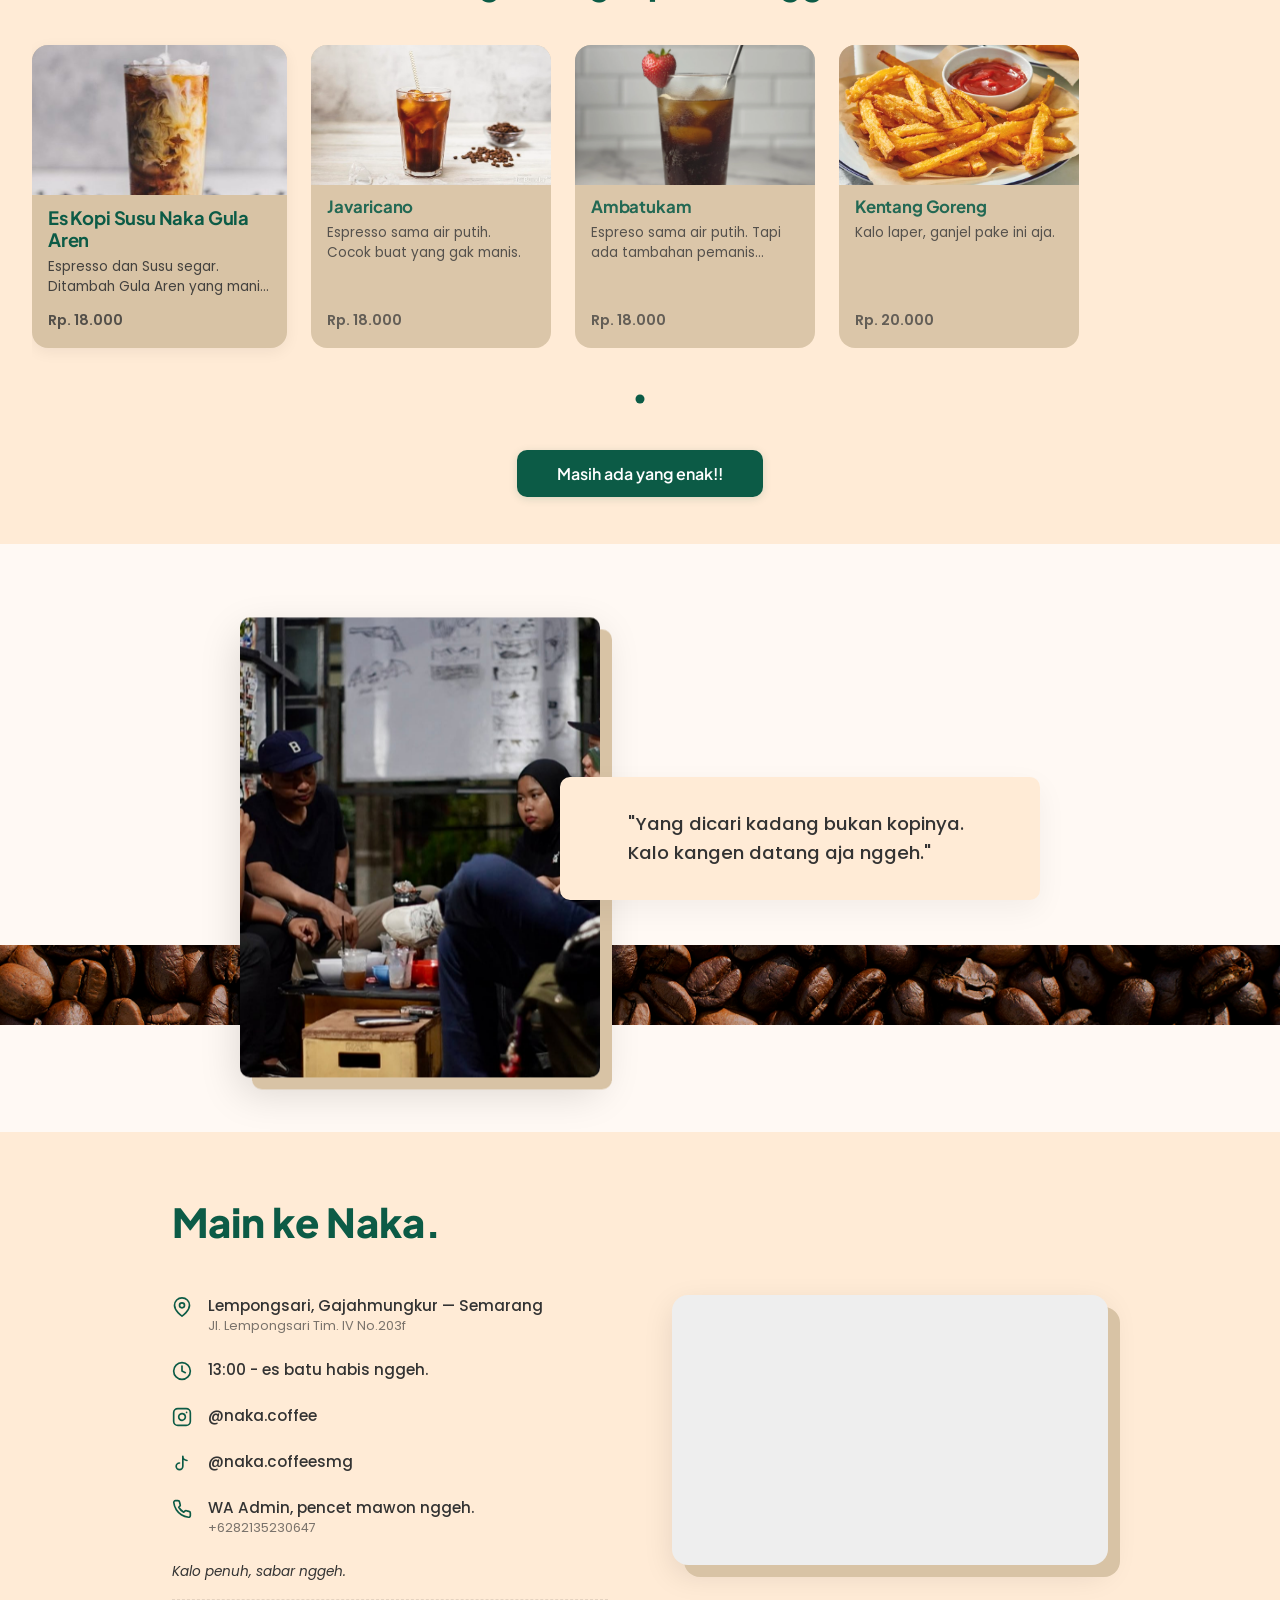
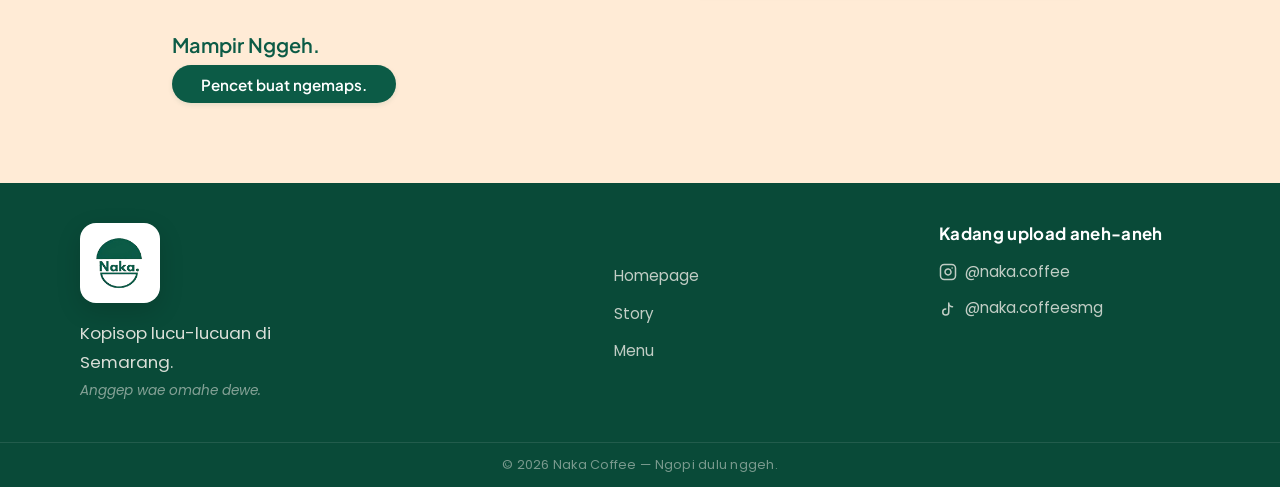
==== commit 3355b314: "fix: update hero heading and refine copy text in story section" ====
--- a/index.html
+++ b/index.html
@@ -7,18 +7,14 @@
 
   <title>Naka Coffee — Kopisop Lucu-Lucuan di Semarang</title>
 
-  <!-- Canonical URL -->
   <link rel="canonical" href="https://borgirrax.github.io/naka-landing-page/">
 
-  <!-- Open Graph Meta Tags -->
   <meta property="og:title" content="Naka Coffee — Kopisop Lucu-Lucuan di Semarang">
   <meta property="og:description" content="Kopisop lucu-lucuan di Semarang. Tempat nyaman buat ngobrol, ngopi, dan numpang wifi sampai lupa pulang.">
   <meta property="og:image" content="https://borgirrax.github.io/naka-landing-page/assets/images/jumbotron.png">
   <meta property="og:url" content="https://borgirrax.github.io/naka-landing-page/">
   <meta property="og:type" content="website">
   <meta property="og:locale" content="id_ID">
-
-  <!-- Twitter Card Meta Tags -->
   <meta name="twitter:card" content="summary_large_image">
   <meta name="twitter:title" content="Naka Coffee — Kopisop Lucu-Lucuan di Semarang">
   <meta name="twitter:description" content="Kopisop lucu-lucuan di Semarang. Tempat nyaman buat ngobrol, ngopi, dan numpang wifi sampai lupa pulang.">
@@ -29,6 +25,7 @@
   <link rel="preconnect" href="https://fonts.gstatic.com" crossorigin>
   <link href="https://fonts.googleapis.com/css2?family=Plus+Jakarta+Sans:wght@400;500;600;700;800&family=Poppins:wght@300;400;500;600&display=swap" rel="stylesheet">
   <link rel="stylesheet" href="styles.css">
+  <meta name="google-site-verification" content="-7L4Zs4YghrIVbxfoNKdUTlyhTAjP7GDFUBg2Sh0Qq8" />
 </head>
 <body>
 
@@ -66,7 +63,7 @@
 
     <div class="hero__content" data-parallax="0.15">
       <div class="hero__text">
-        <h1 class="hero__heading">Good Coffee<br>Warm Conversations.</h1>
+        <h1 class="hero__heading">Good Coffee<br>Damel ngopi lucu-lucuan.</h1>
         <p class="hero__subtitle">Tempat kecil buat ngobrol. Anggep wae omahe dewe. Kalo penuh, sabar nggeh.</p>
         <div class="hero__cta-group">
           <a href="#product" class="hero__cta" id="cta-find-product">Cek yang Enak</a>
@@ -85,14 +82,14 @@
   <section class="story" id="story">
     <div class="story__inner">
       <div class="story__text reveal-on-scroll">
-        <h2 class="story__title">Ceritane</h2>
+        <h2 class="story__title">Ceritane.</h2>
         <p class="story__body">
           Naka bukan cuma tempat ngopi.<br>
           Kadang buat curhat,
           Kadang buat nail art,
           Kadang tempat numpang wifi.
           <br>
-          <span class="story__body2">Anggep wae omahe dewe nggeh.</span>
+          <span class="story__body2">Wes anggep wae omahe dewe nggeh.</span>
         </p>
       </div>
 
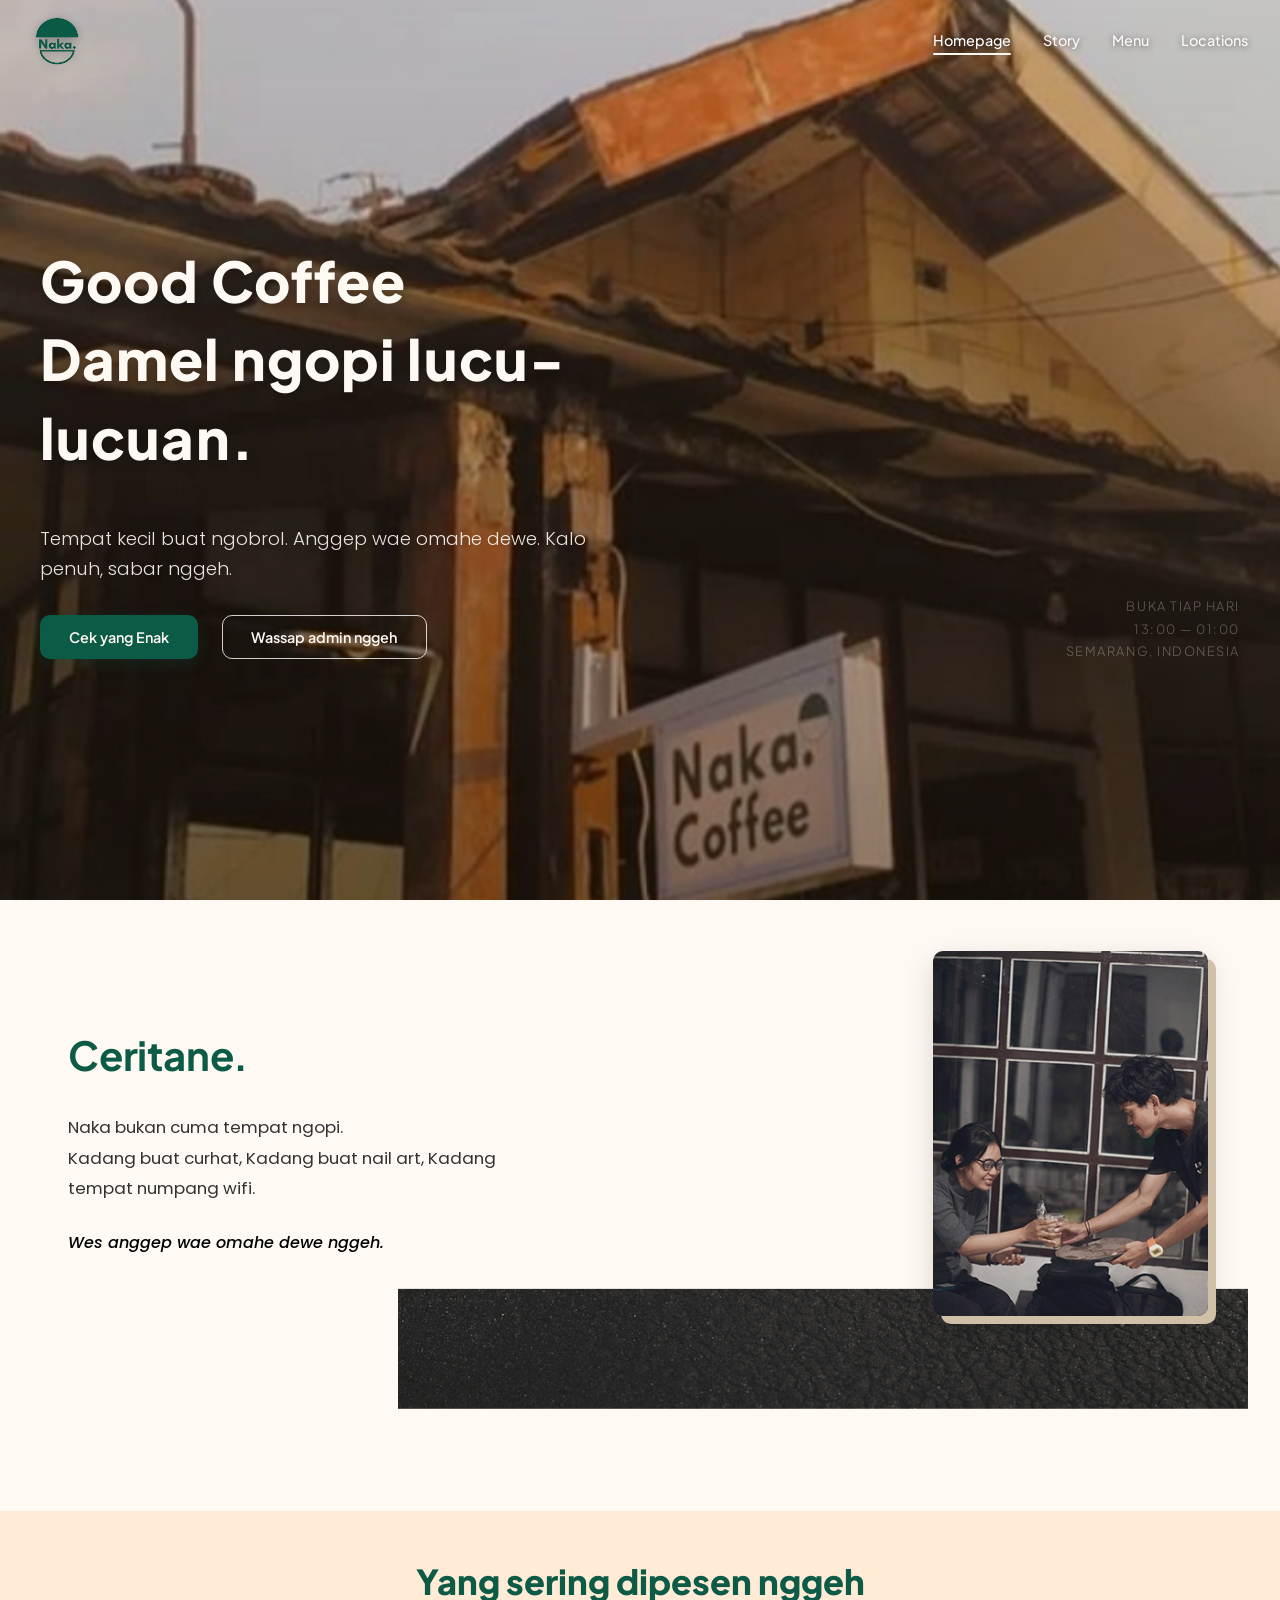
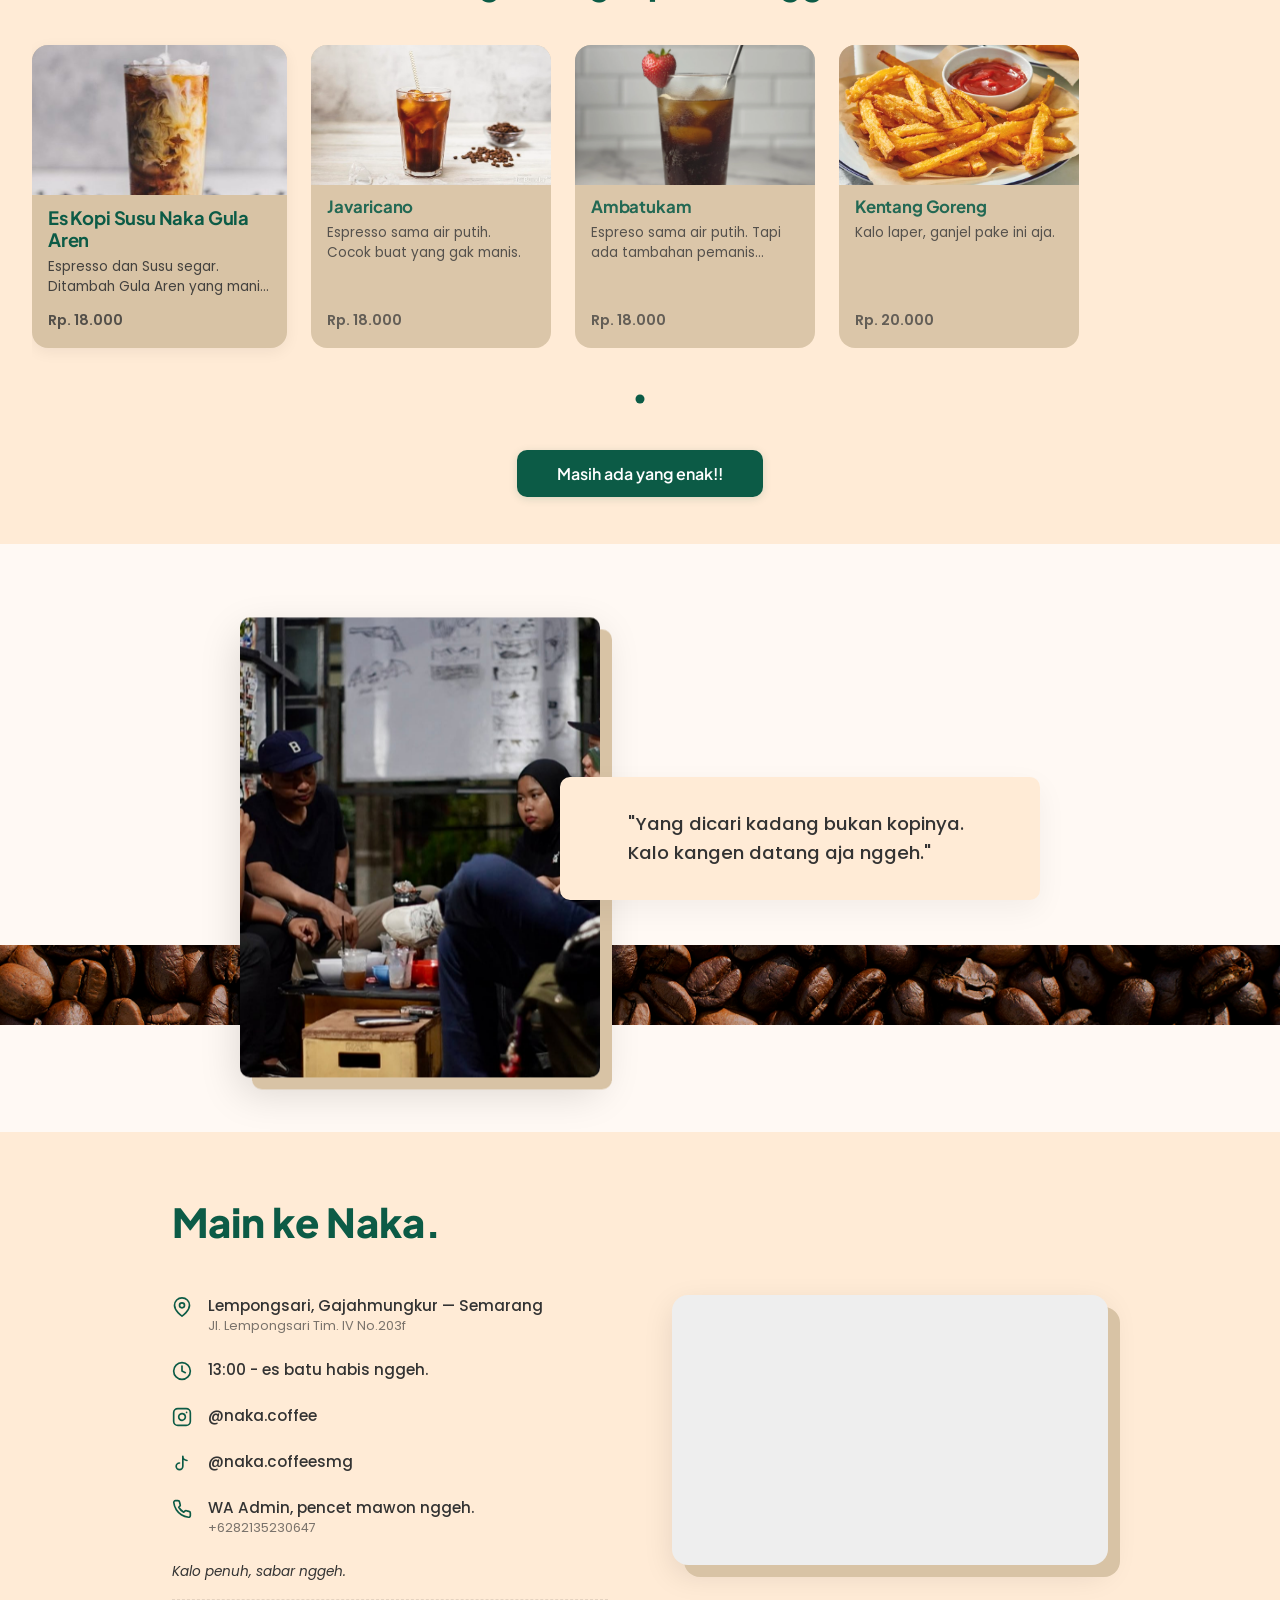
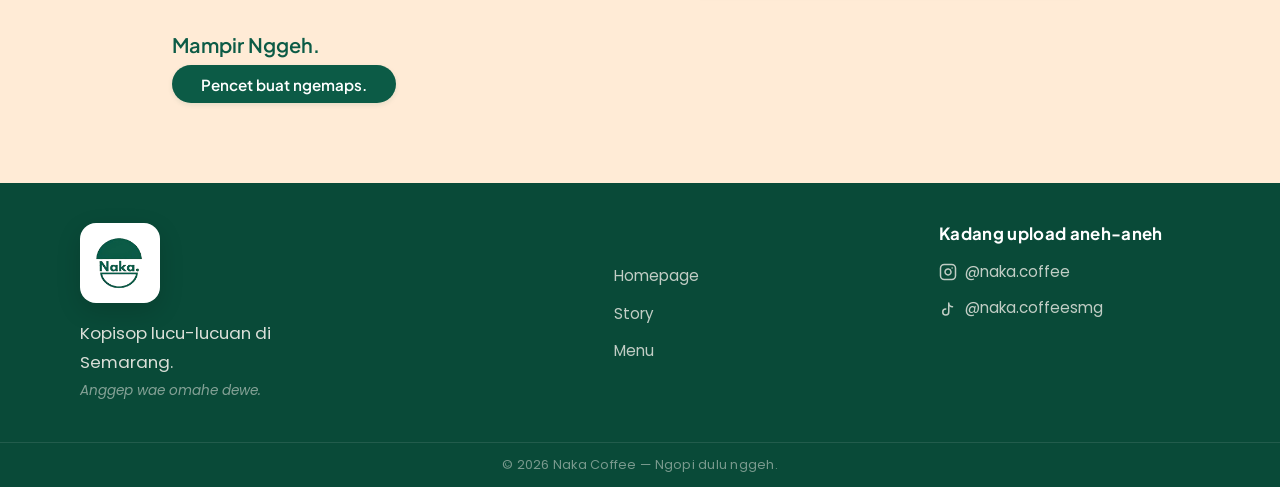
==== commit b7e7ff75: "feat: update CTA links to direct to WhatsApp and the new menu PDF file" ====
--- a/index.html
+++ b/index.html
@@ -67,7 +67,7 @@
         <p class="hero__subtitle">Tempat kecil buat ngobrol. Anggep wae omahe dewe. Kalo penuh, sabar nggeh.</p>
         <div class="hero__cta-group">
           <a href="#product" class="hero__cta" id="cta-find-product">Cek yang Enak</a>
-          <a href="#locations" class="hero__cta-outline" id="cta-visit-us">Dateng Mawon nggeh</a>
+          <a href="https://wa.me/6287807047000" rel="noopener noreferrer" target="_blank" class="hero__cta-outline" id="cta-visit-us">Wassap admin nggeh</a>
         </div>
       </div>
       <div class="hero__info-text">
@@ -124,7 +124,7 @@
       <div class="product__dots" id="product-dots"></div>
       
       <div class="product__actions reveal-on-scroll reveal-up">
-        <a href="#product" class="btn-primary" aria-label="Lihat menu lainnya">Masih ada yang enak!!</a>
+        <a href="assets/Menu Naka.pdf" target="_blank" rel="noopener noreferrer" class="btn-primary" aria-label="Lihat menu lainnya">Masih ada yang enak!!</a>
       </div>
     </div>
   </section>
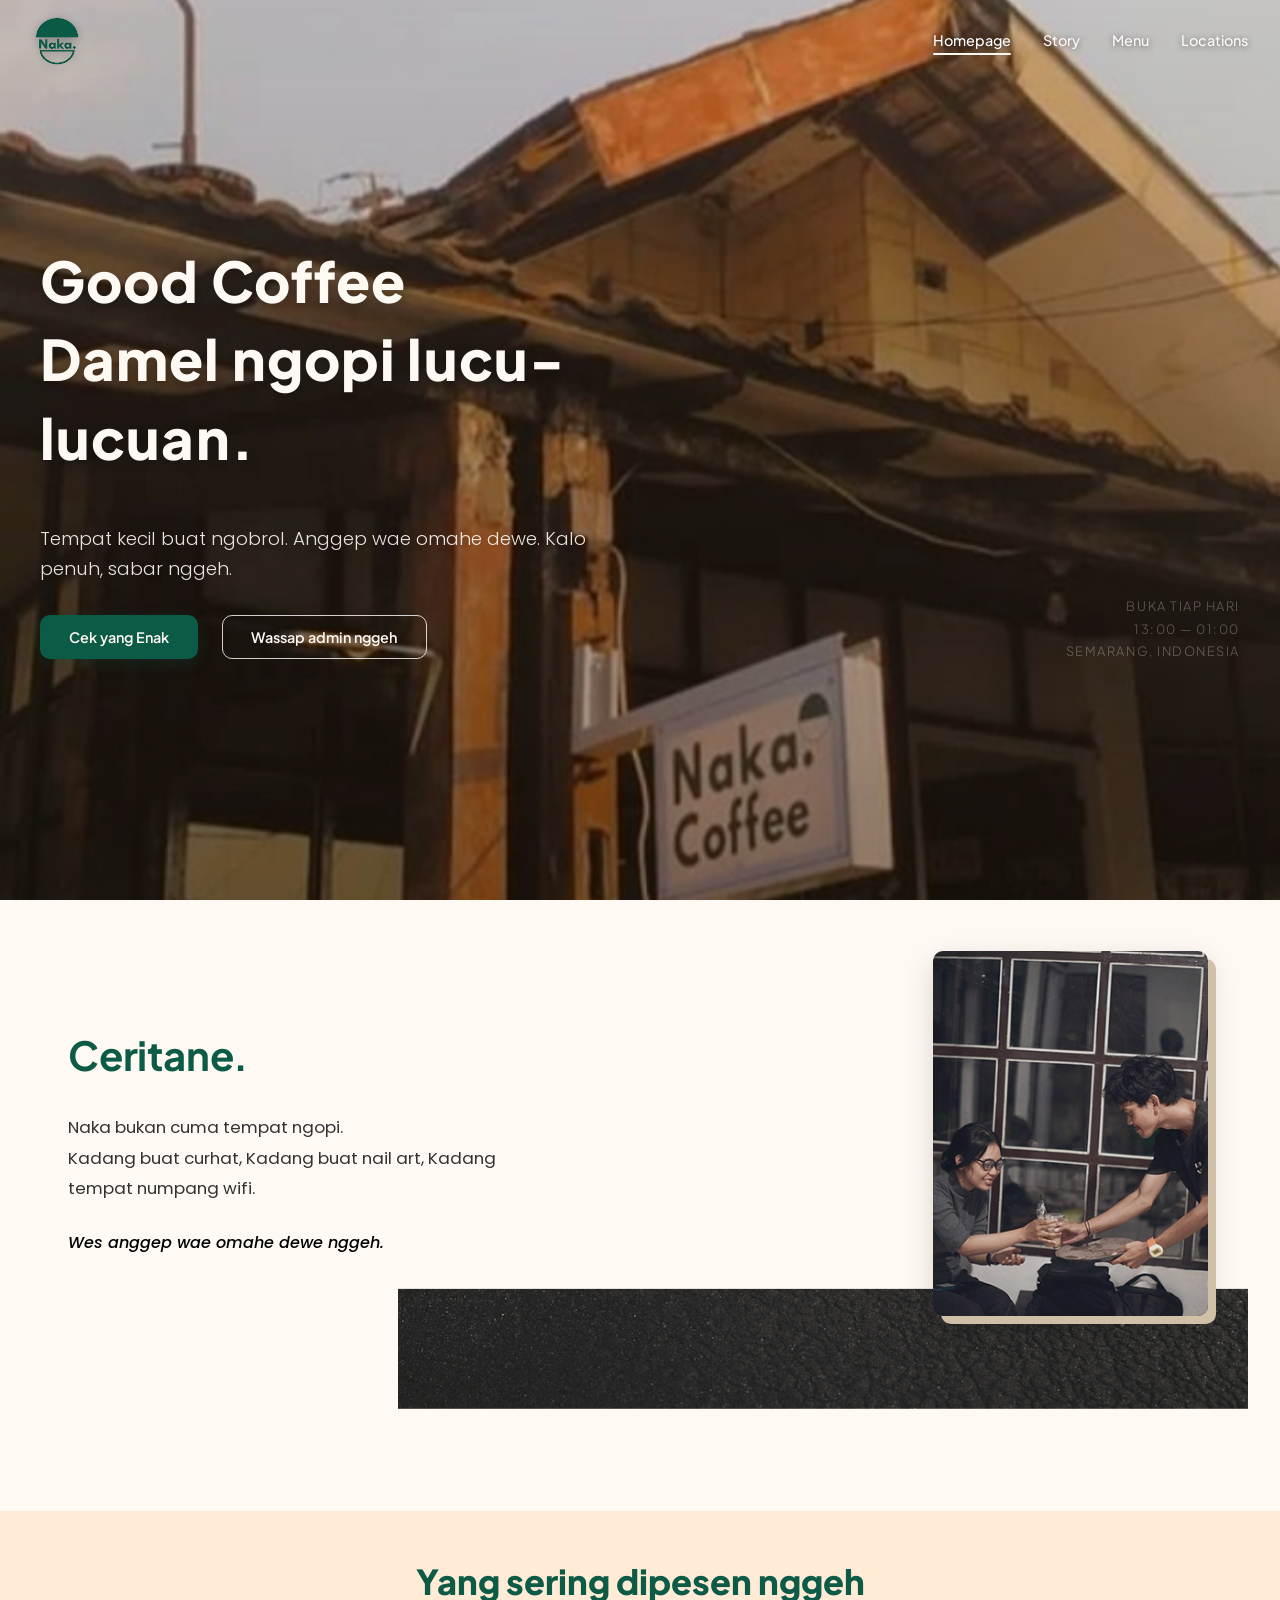
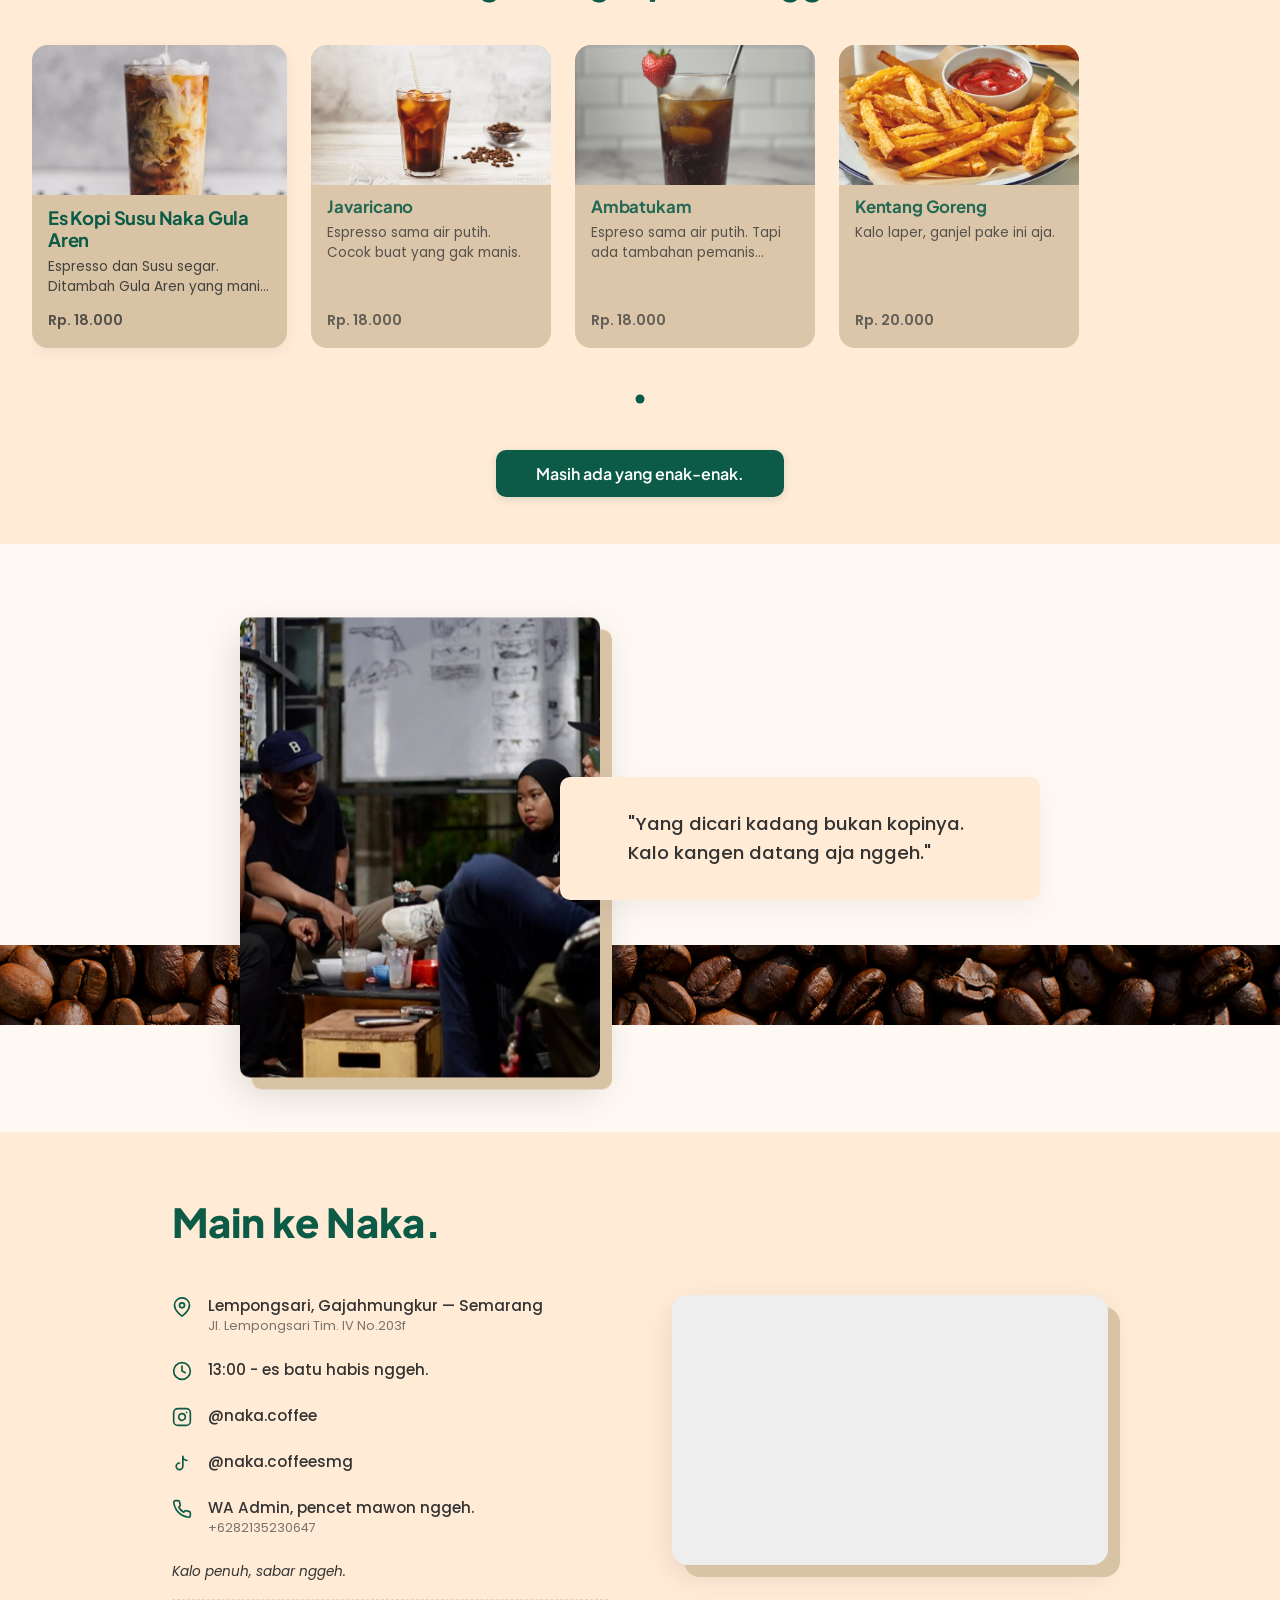
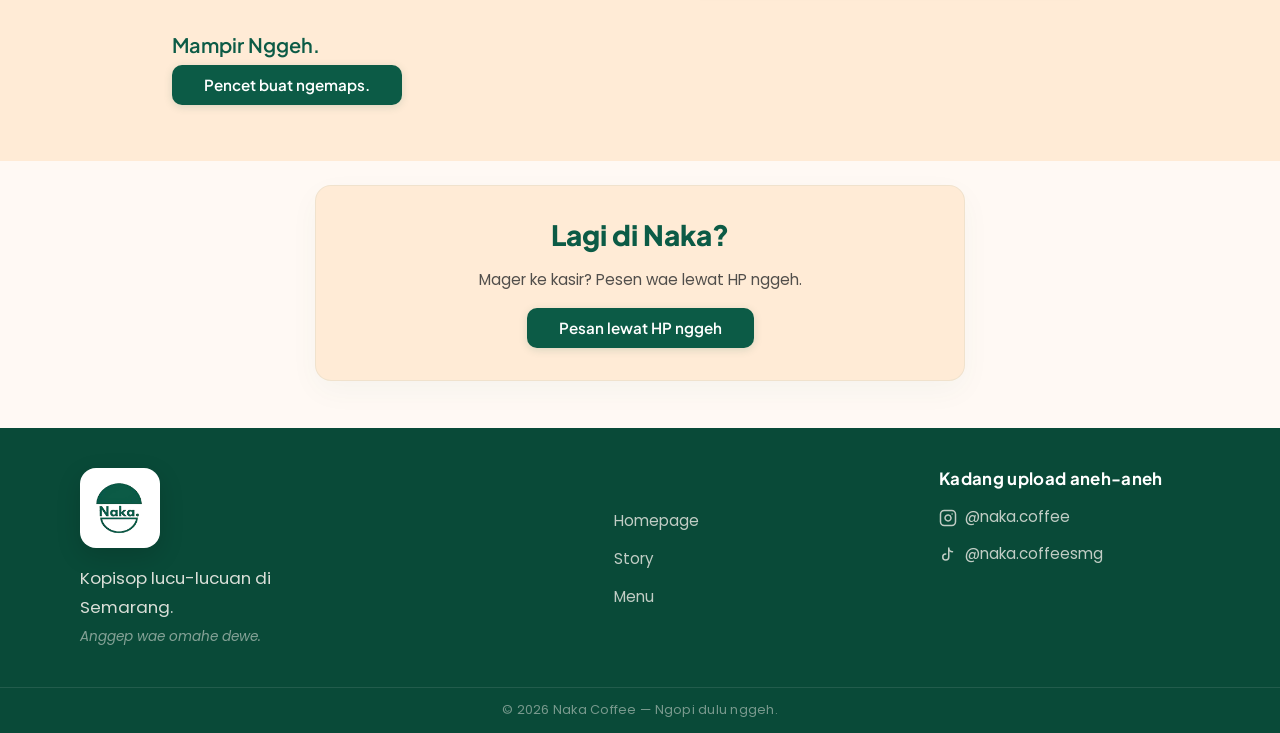
==== commit 3ab3bcf9: "feat: add direct order section and update CTA text and button styles" ====
--- a/index.html
+++ b/index.html
@@ -124,7 +124,7 @@
       <div class="product__dots" id="product-dots"></div>
       
       <div class="product__actions reveal-on-scroll reveal-up">
-        <a href="assets/Menu Naka.pdf" target="_blank" rel="noopener noreferrer" class="btn-primary" aria-label="Lihat menu lainnya">Masih ada yang enak!!</a>
+        <a href="assets/Menu Naka.pdf" target="_blank" rel="noopener noreferrer" class="btn-primary" aria-label="Lihat menu lainnya">Masih ada yang enak-enak.</a>
       </div>
     </div>
   </section>
@@ -201,6 +201,17 @@
             referrerpolicy="no-referrer-when-downgrade">
           </iframe>
         </div>
+      </div>
+    </div>
+  </section>
+
+  <!-- ============ DIRECT ORDER MINISECTION ============ -->
+  <section class="order-direct" id="order-direct">
+    <div class="order-direct__inner">
+      <div class="order-direct__card reveal-on-scroll reveal-up">
+        <h3 class="order-direct__title">Lagi di Naka?</h3>
+        <p class="order-direct__desc">Mager ke kasir? Pesen wae lewat HP nggeh.</p>
+        <a href="order/" class="btn-primary btn-primary--direct" aria-label="Pesan langsung dari HP">Pesan lewat HP nggeh</a>
       </div>
     </div>
   </section>
--- a/styles.css
+++ b/styles.css
@@ -237,7 +237,7 @@
 .break__quote { background:var(--color-background); padding:var(--break-quote-pad); border-radius:var(--radius-md); max-width:480px; box-shadow:0 10px 30px rgba(0,0,0,0.05); margin-left:var(--break-quote-ml); margin-top:var(--break-quote-mt); z-index:4; position:relative; width:90%; }
 .break__quote p { font:500 clamp(0.95rem, 3.5vw, 1.15rem)/1.6 var(--font-body); color:var(--color-text-dark); }
 
-.location { background:var(--color-background); padding:var(--space-3xl) 0 var(--space-2xl); }
+.location { background:var(--color-background); padding:var(--space-3xl) 0 var(--space-lg); }
 .location__inner { max-width:1000px; margin:0 auto; padding:0 var(--nav-pad-x); }
 .location__title { font:800 clamp(2rem, 4vw, 2.5rem) var(--font-heading); color:var(--color-primary); margin-bottom:var(--space-2xl); }
 
@@ -256,8 +256,68 @@
 
 .location__cta { text-align:left; padding-top:var(--space-xl); margin-top:var(--space-md); border-top:1px dashed rgba(0,0,0,0.1); }
 .location__cta-title { font:600 1.25rem var(--font-heading); color:var(--color-primary); margin-bottom:var(--space-sm); }
-.btn-primary--location { border-radius:var(--radius-full); padding:0.6rem 1.8rem; font-size:0.95rem; box-shadow:0 2px 5px rgba(12,91,70,0.1); }
-
+.btn-primary--location { border-radius:var(--radius-md); padding:0.65rem 2rem; font-size:0.95rem; box-shadow:0 2px 8px rgba(12,91,70,0.15); }
+
+/* ---------- Direct Order Minisection ---------- */
+.order-direct {
+  background: var(--color-background-alt);
+  padding: var(--space-lg) 0 var(--space-2xl);
+  text-align: center;
+}
+.order-direct__inner {
+  max-width: 1000px;
+  margin: 0 auto;
+  padding: 0 var(--nav-pad-x);
+}
+.order-direct__card {
+  background: var(--color-background);
+  border-radius: var(--radius-lg);
+  padding: var(--space-xl) var(--space-2xl);
+  max-width: 650px;
+  margin: 0 auto;
+  border: 1px solid rgba(12, 91, 70, 0.06);
+  box-shadow: 0 10px 30px rgba(12, 91, 70, 0.04);
+  display: flex;
+  flex-direction: column;
+  align-items: center;
+  gap: var(--space-md);
+  transition: transform var(--transition-normal);
+}
+.order-direct__card:hover {
+  transform: translateY(-2px);
+}
+.order-direct__title {
+  font: 800 clamp(1.4rem, 3vw, 1.75rem)/1.2 var(--font-heading);
+  color: var(--color-primary);
+}
+.order-direct__desc {
+  font: 400 clamp(0.88rem, 1.8vw, 0.95rem)/1.6 var(--font-body);
+  color: var(--color-text-dark);
+  max-width: 480px;
+  opacity: 0.85;
+}
+.order-direct__action {
+  display: flex;
+  flex-direction: column;
+  align-items: center;
+  gap: var(--space-xs);
+  margin-top: var(--space-xs);
+}
+.btn-primary--direct {
+  padding: 0.65rem 2rem;
+  font-size: 0.95rem;
+  border-radius: var(--radius-md);
+  display: inline-block;
+  font-weight: 600;
+  font-family: var(--font-heading);
+}
+.order-direct__micro {
+  font-size: 0.78rem;
+  opacity: 0.55;
+  font-style: italic;
+  color: var(--color-text-dark);
+  margin-top: 4px;
+}
 
 .footer { background:var(--color-primary-dark); color:var(--color-text-white); position:relative; overflow:hidden; }
 .footer__inner { max-width:1280px; margin: 0 auto; padding: 40px 80px; display:grid; grid-template-columns:1.8fr 1fr 1fr; gap:var(--space-3xl); align-items:start; }
@@ -309,4 +369,11 @@
   
   .footer__bottom { padding: var(--space-lg) var(--space-md); }
   .footer__bottom p { font-size: 0.75rem; line-height: 1.5; }
-}
+
+  .order-direct {
+    padding: var(--space-xl) 0;
+  }
+  .order-direct__card {
+    padding: var(--space-lg) var(--space-md);
+  }
+}
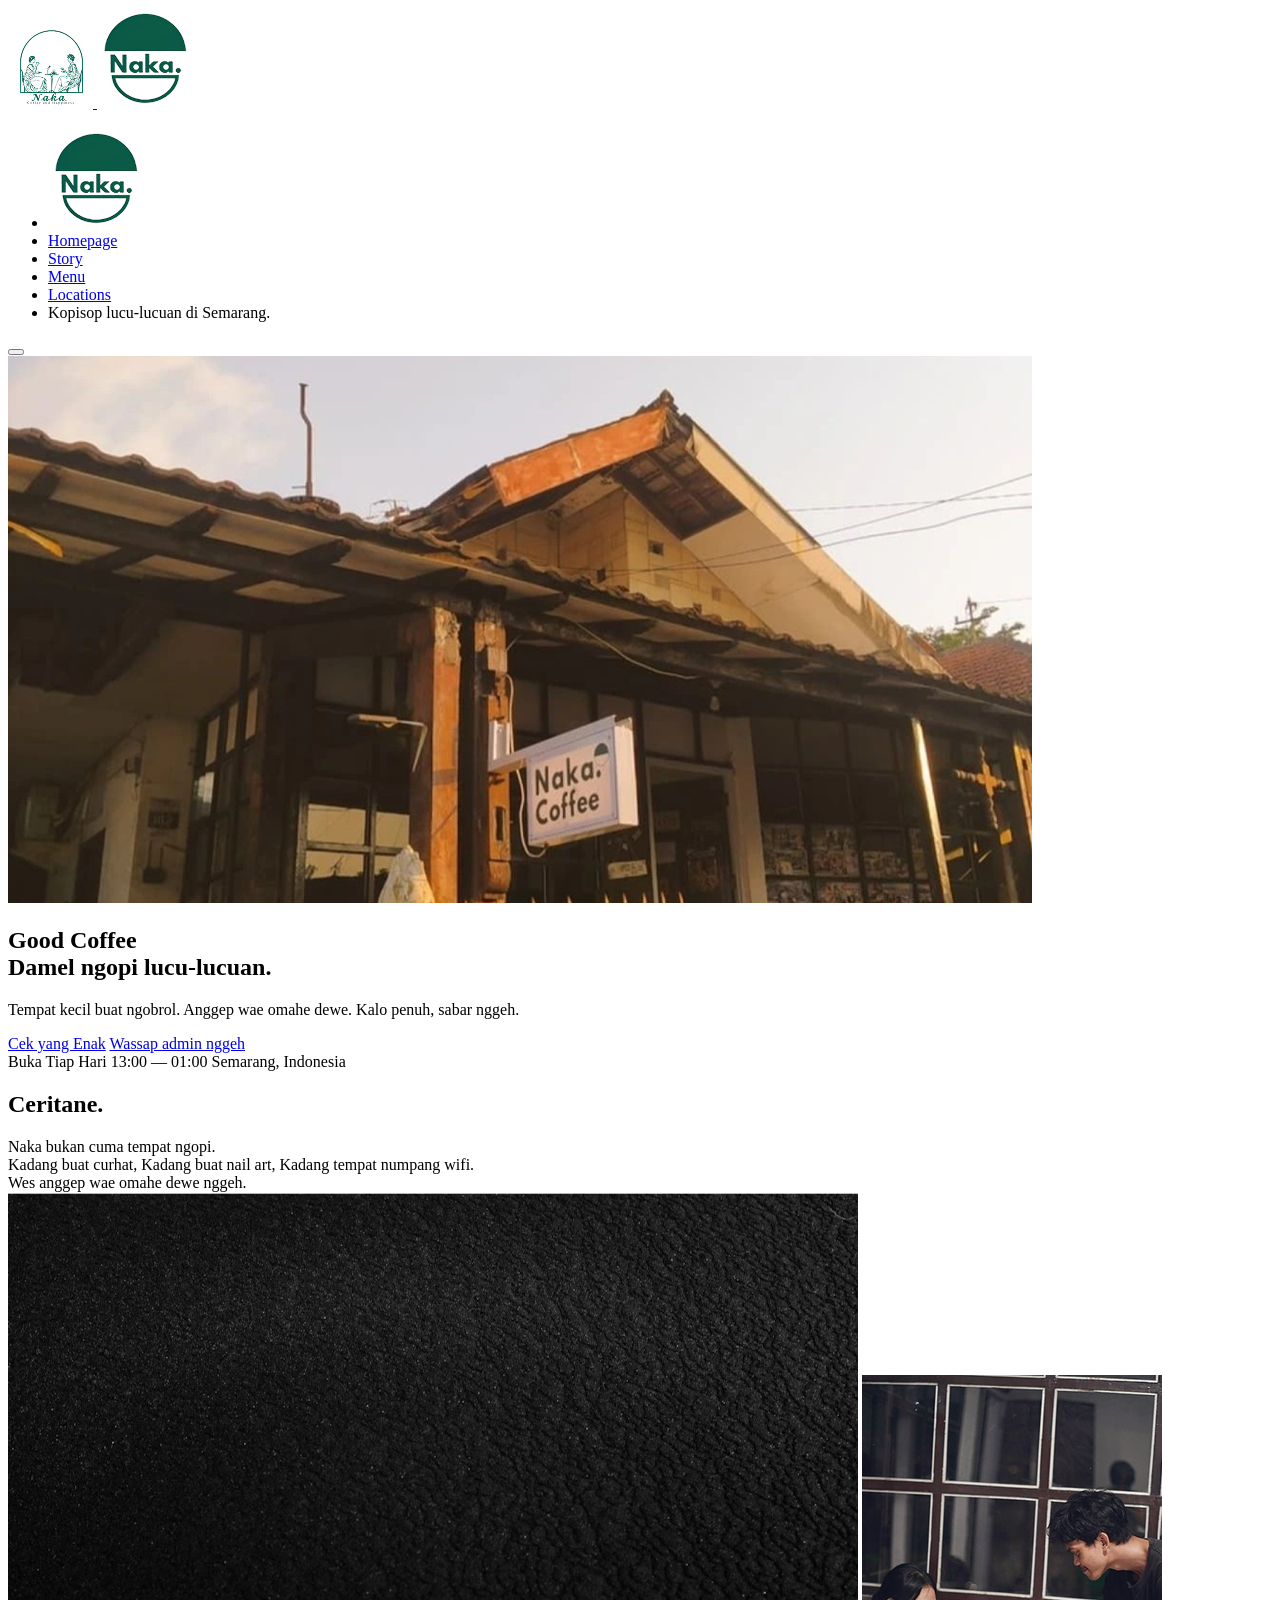
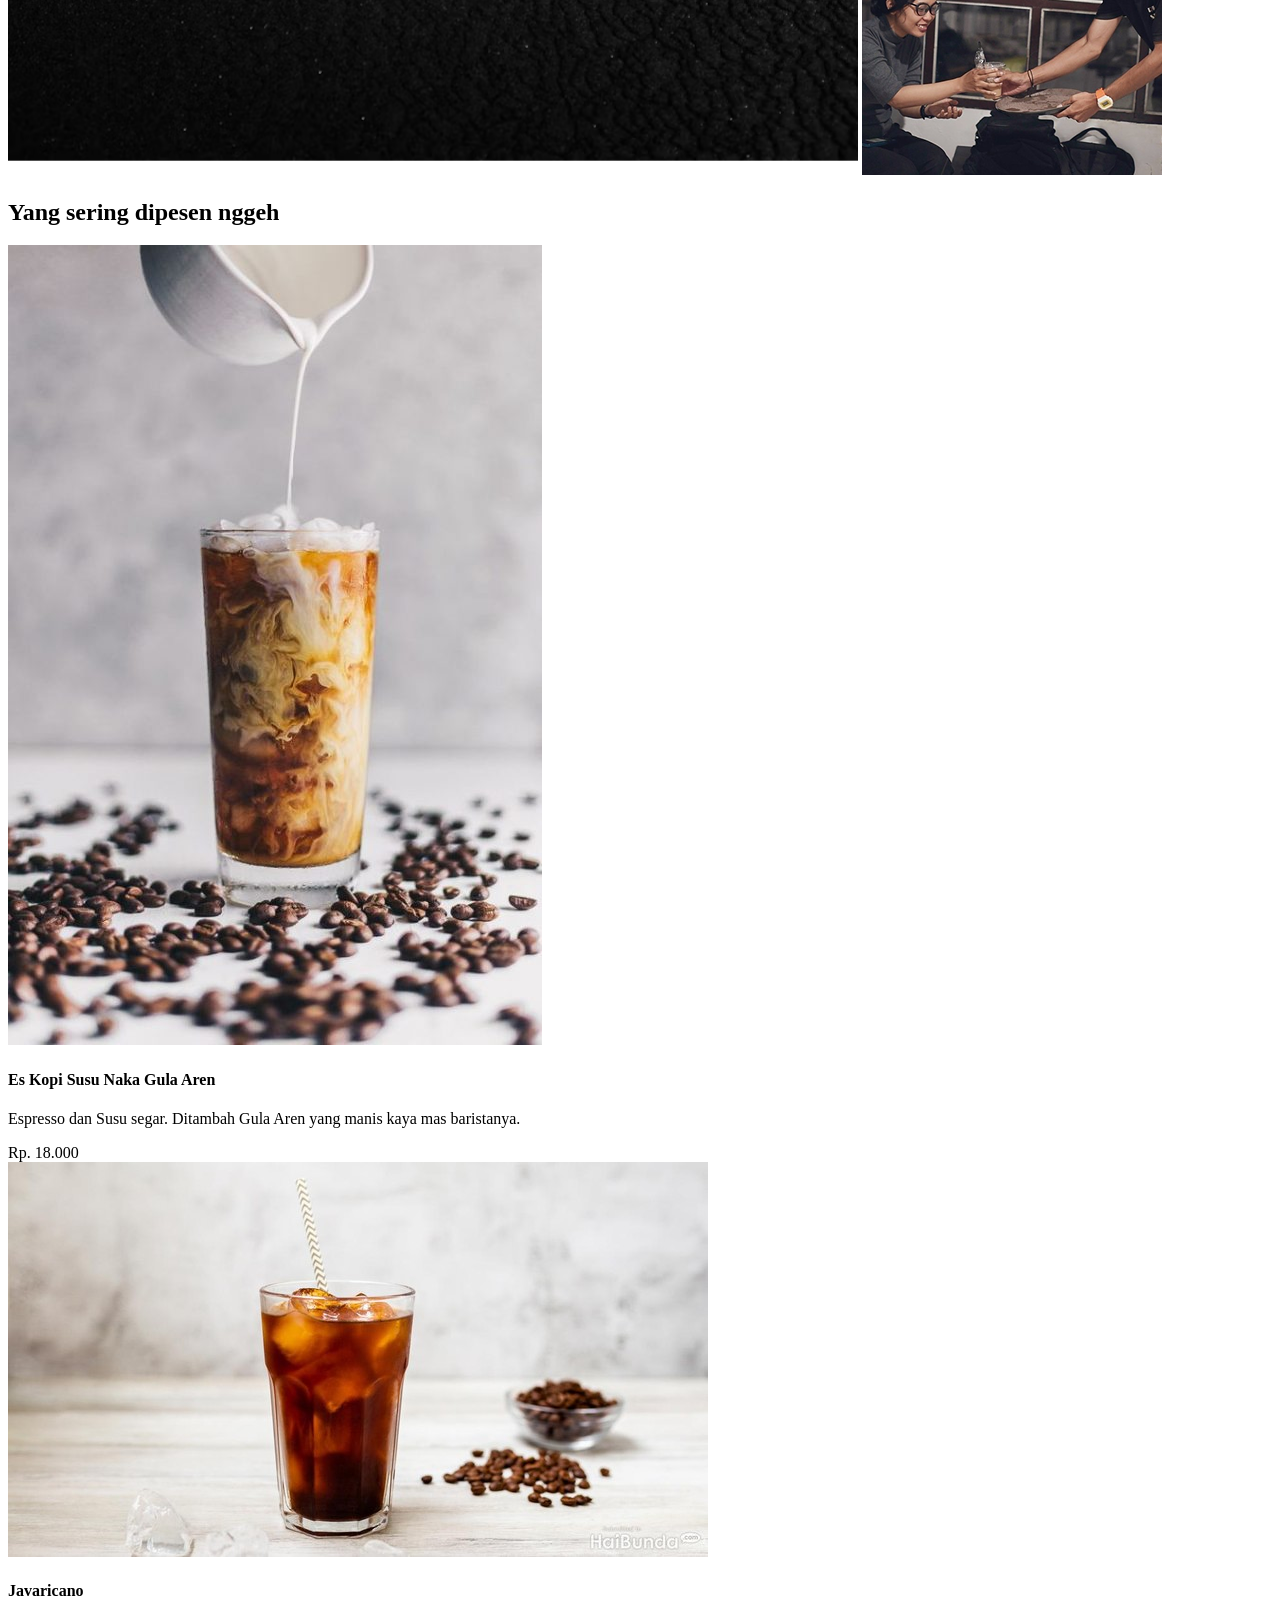
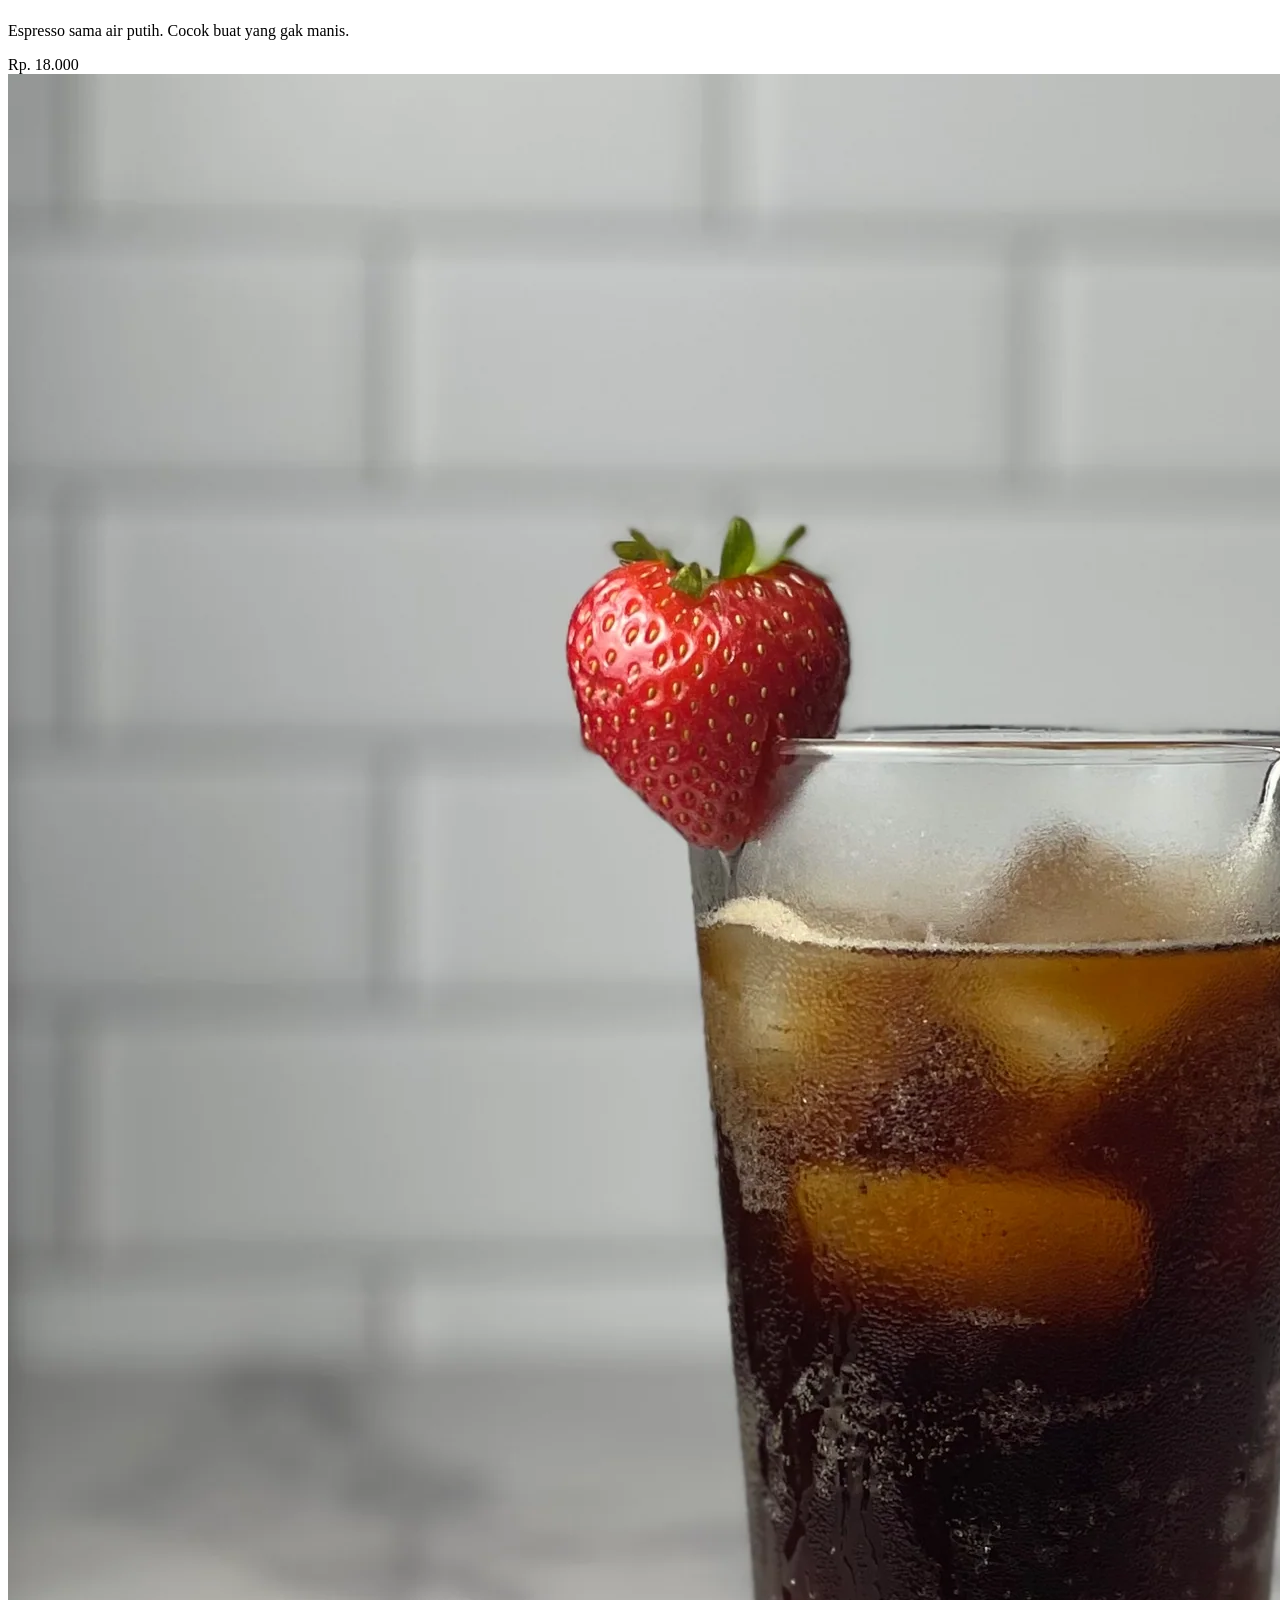
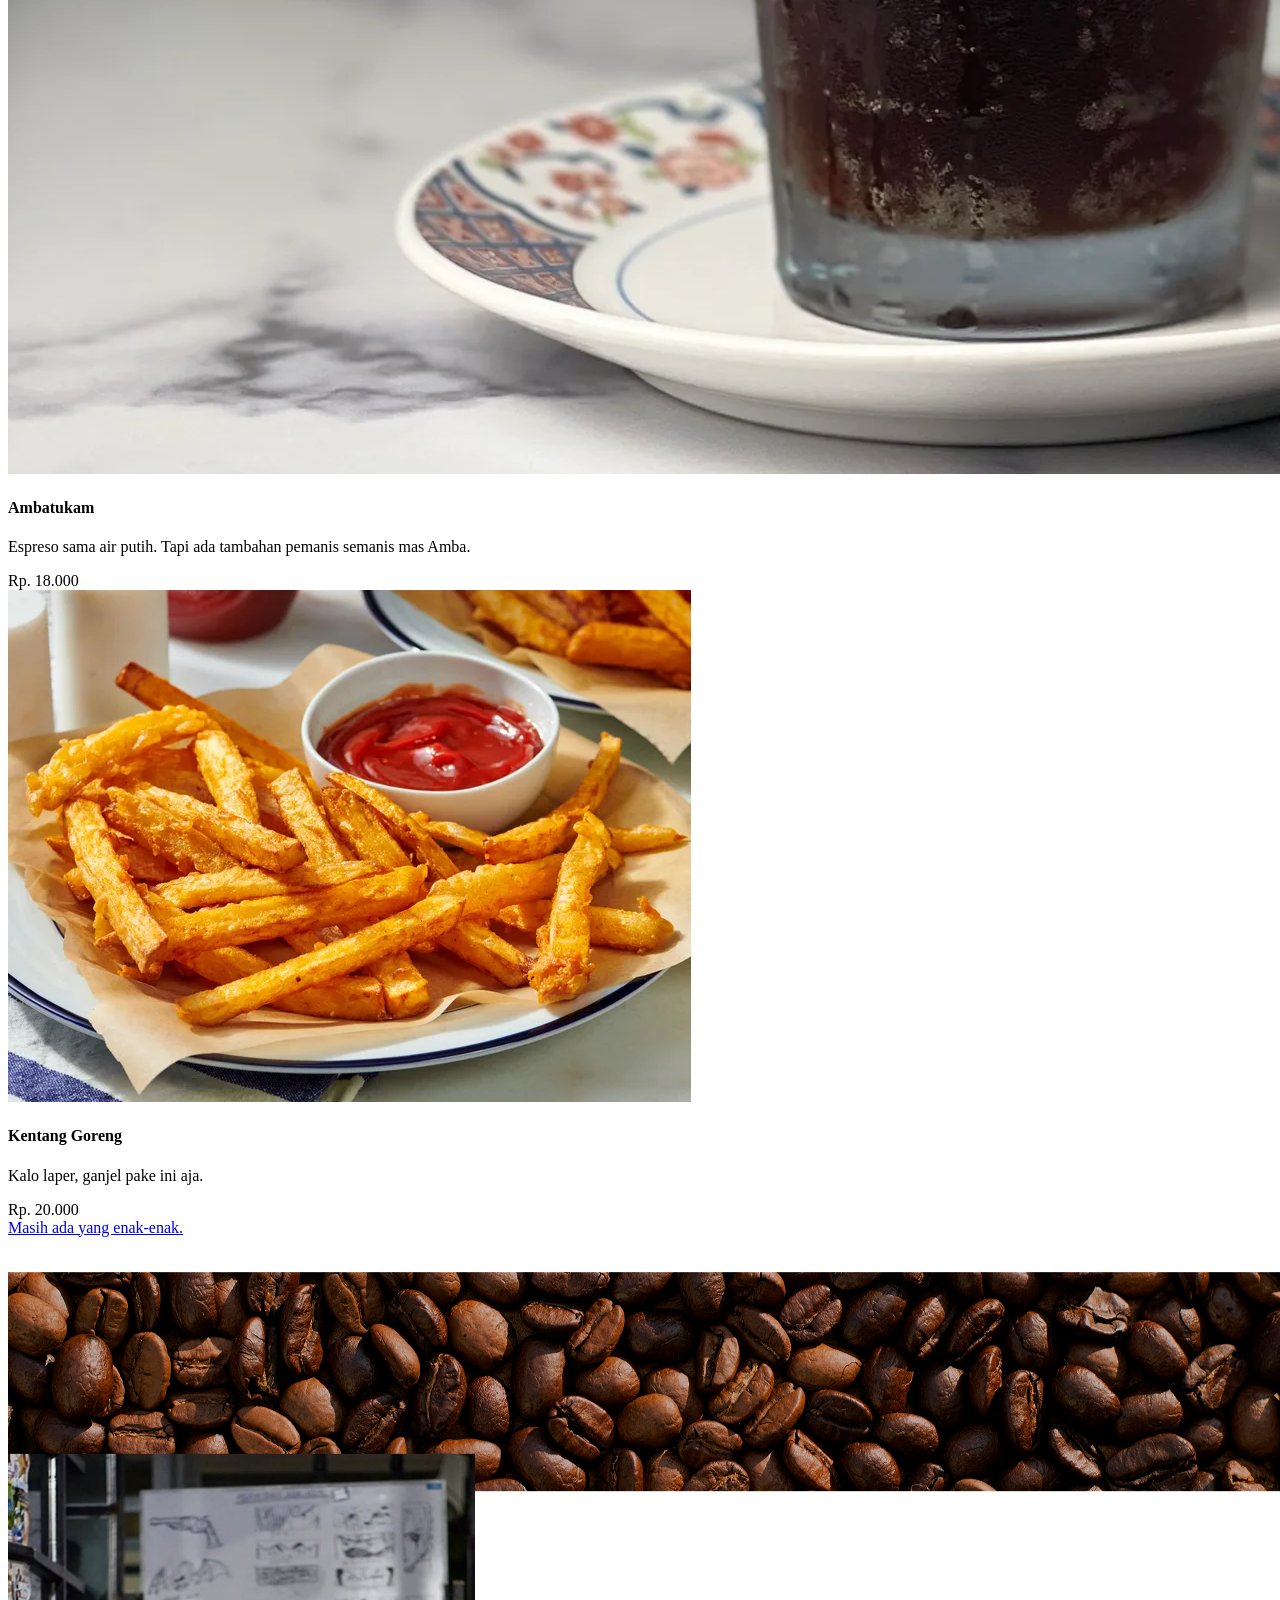
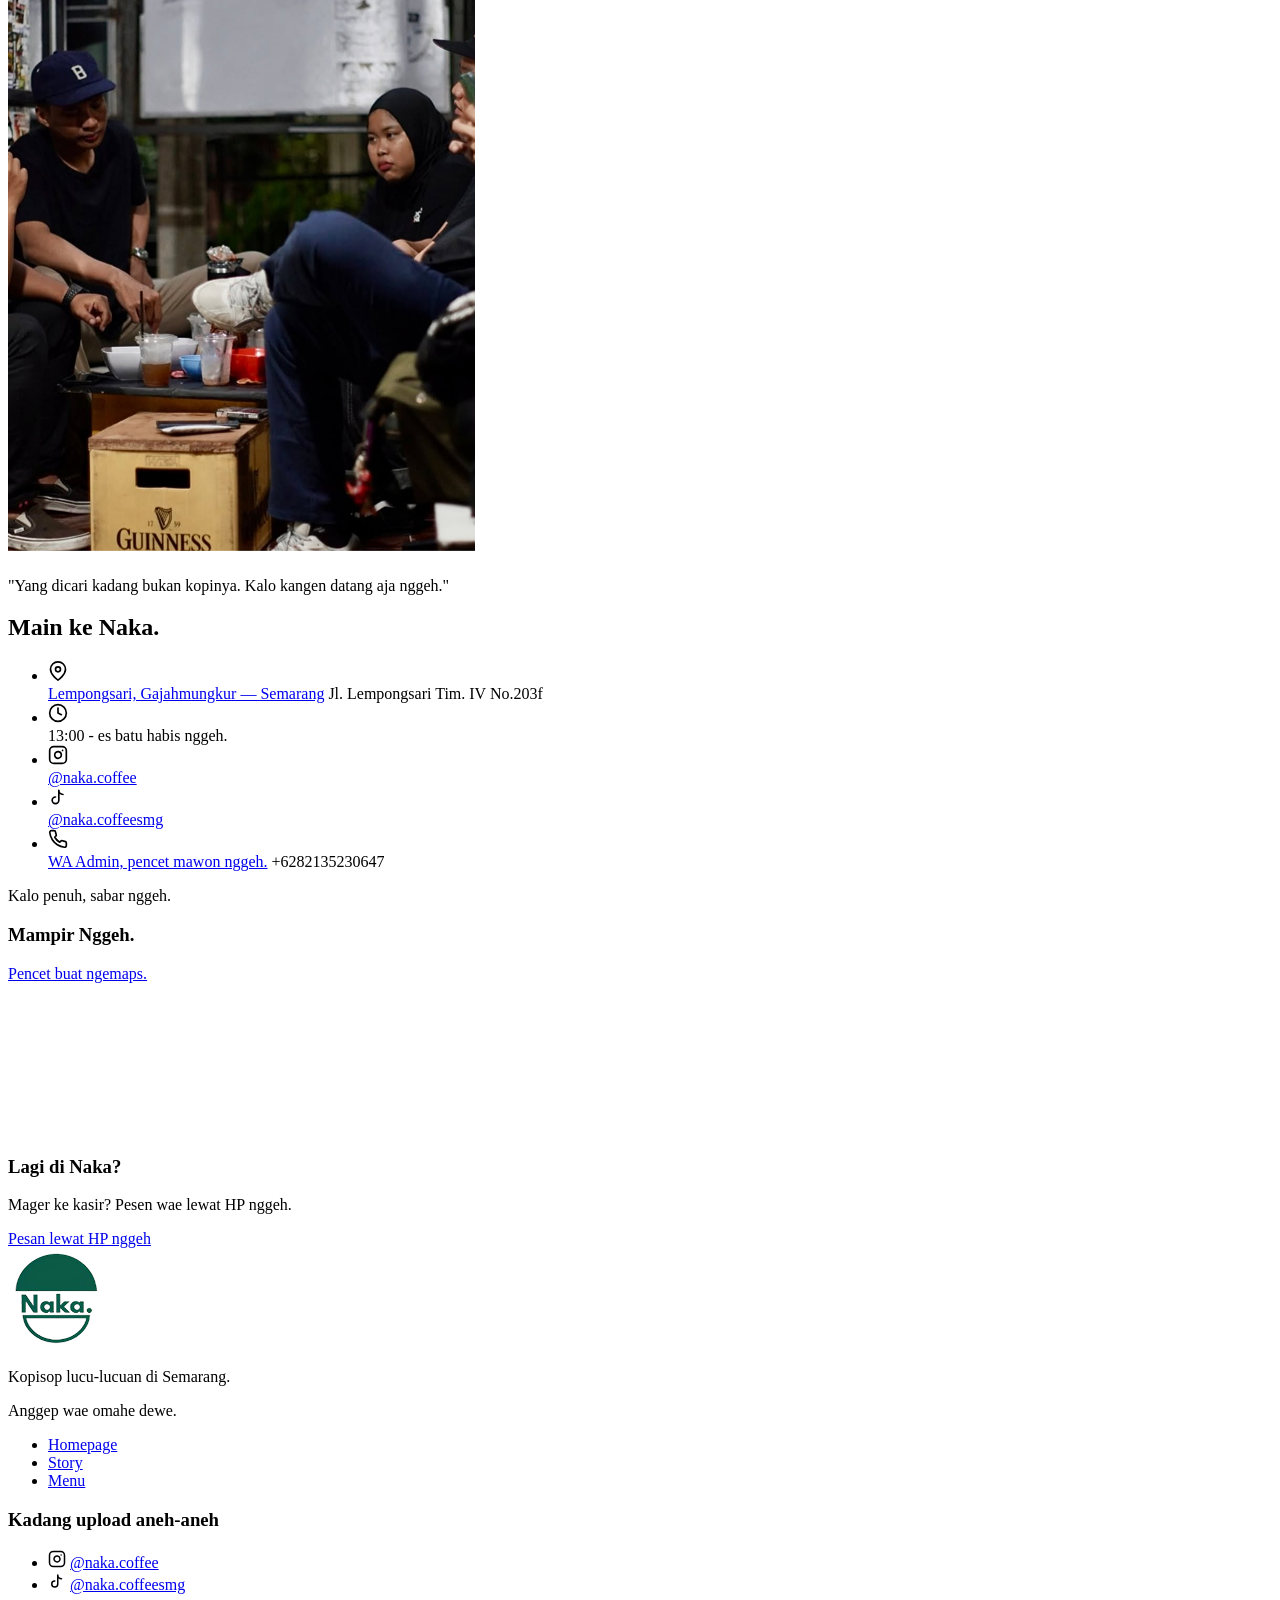
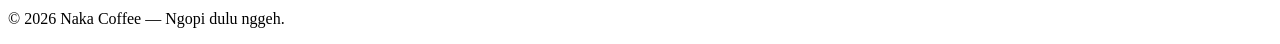
==== commit 7621fa26: "chore: update canonical URLs to new production domain and remove redundant external resource links" ====
--- a/index.html
+++ b/index.html
@@ -7,25 +7,21 @@
 
   <title>Naka Coffee — Kopisop Lucu-Lucuan di Semarang</title>
 
-  <link rel="canonical" href="https://borgirrax.github.io/naka-landing-page/">
+  <link rel="canonical" href="https://nakacoffee.vercel.app/">
 
   <meta property="og:title" content="Naka Coffee — Kopisop Lucu-Lucuan di Semarang">
   <meta property="og:description" content="Kopisop lucu-lucuan di Semarang. Tempat nyaman buat ngobrol, ngopi, dan numpang wifi sampai lupa pulang.">
-  <meta property="og:image" content="https://borgirrax.github.io/naka-landing-page/assets/images/jumbotron.png">
-  <meta property="og:url" content="https://borgirrax.github.io/naka-landing-page/">
+  <meta property="og:image" content="https://nakacoffee.vercel.app/assets/images/jumbotron.png">
+  <meta property="og:url" content="https://nakacoffee.vercel.app/">
   <meta property="og:type" content="website">
   <meta property="og:locale" content="id_ID">
+
   <meta name="twitter:card" content="summary_large_image">
   <meta name="twitter:title" content="Naka Coffee — Kopisop Lucu-Lucuan di Semarang">
   <meta name="twitter:description" content="Kopisop lucu-lucuan di Semarang. Tempat nyaman buat ngobrol, ngopi, dan numpang wifi sampai lupa pulang.">
-  <meta name="twitter:image" content="https://borgirrax.github.io/naka-landing-page/assets/images/jumbotron.png">
+  <meta name="twitter:image" content="https://nakacoffee.vercel.app/assets/images/jumbotron.png">
 
   <link rel="icon" type="image/jpeg" href="assets/images/favicon.png">
-  <link rel="preconnect" href="https://fonts.googleapis.com">
-  <link rel="preconnect" href="https://fonts.gstatic.com" crossorigin>
-  <link href="https://fonts.googleapis.com/css2?family=Plus+Jakarta+Sans:wght@400;500;600;700;800&family=Poppins:wght@300;400;500;600&display=swap" rel="stylesheet">
-  <link rel="stylesheet" href="styles.css">
-  <meta name="google-site-verification" content="-7L4Zs4YghrIVbxfoNKdUTlyhTAjP7GDFUBg2Sh0Qq8" />
 </head>
 <body>
 
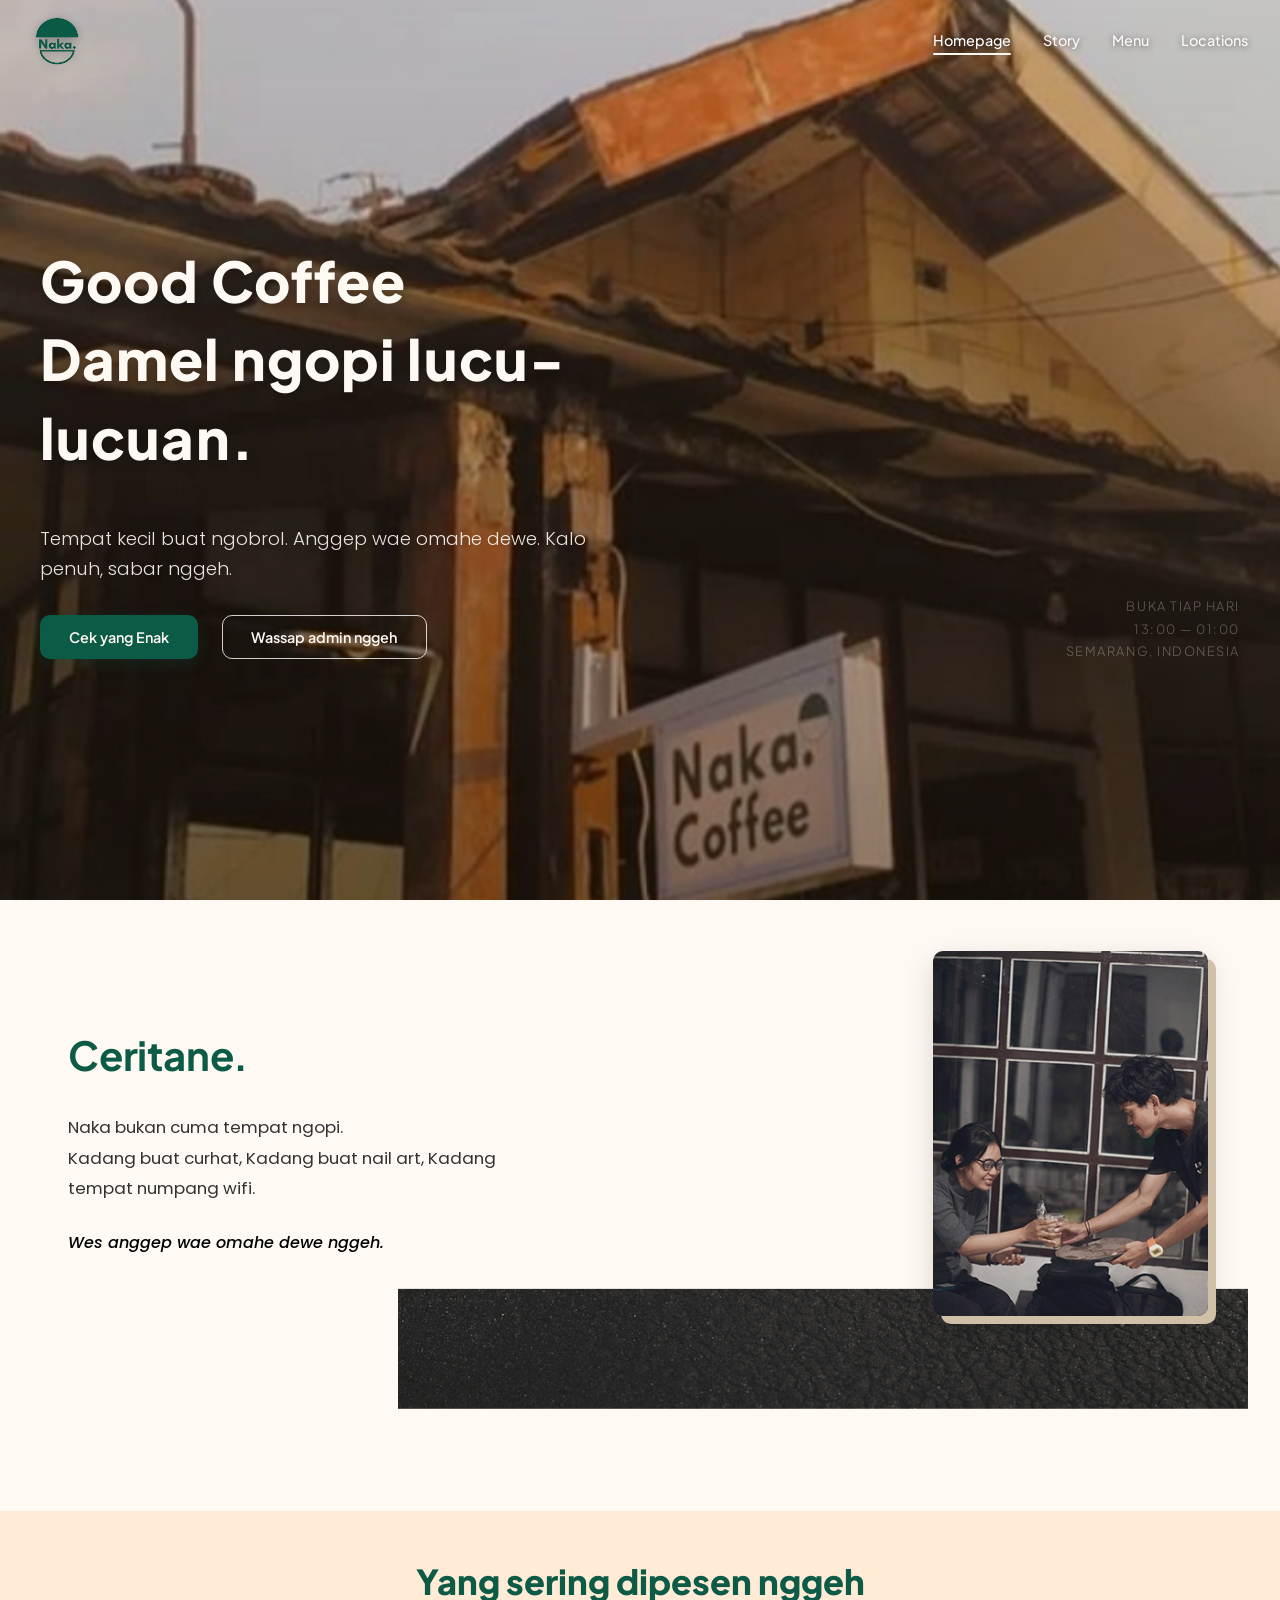
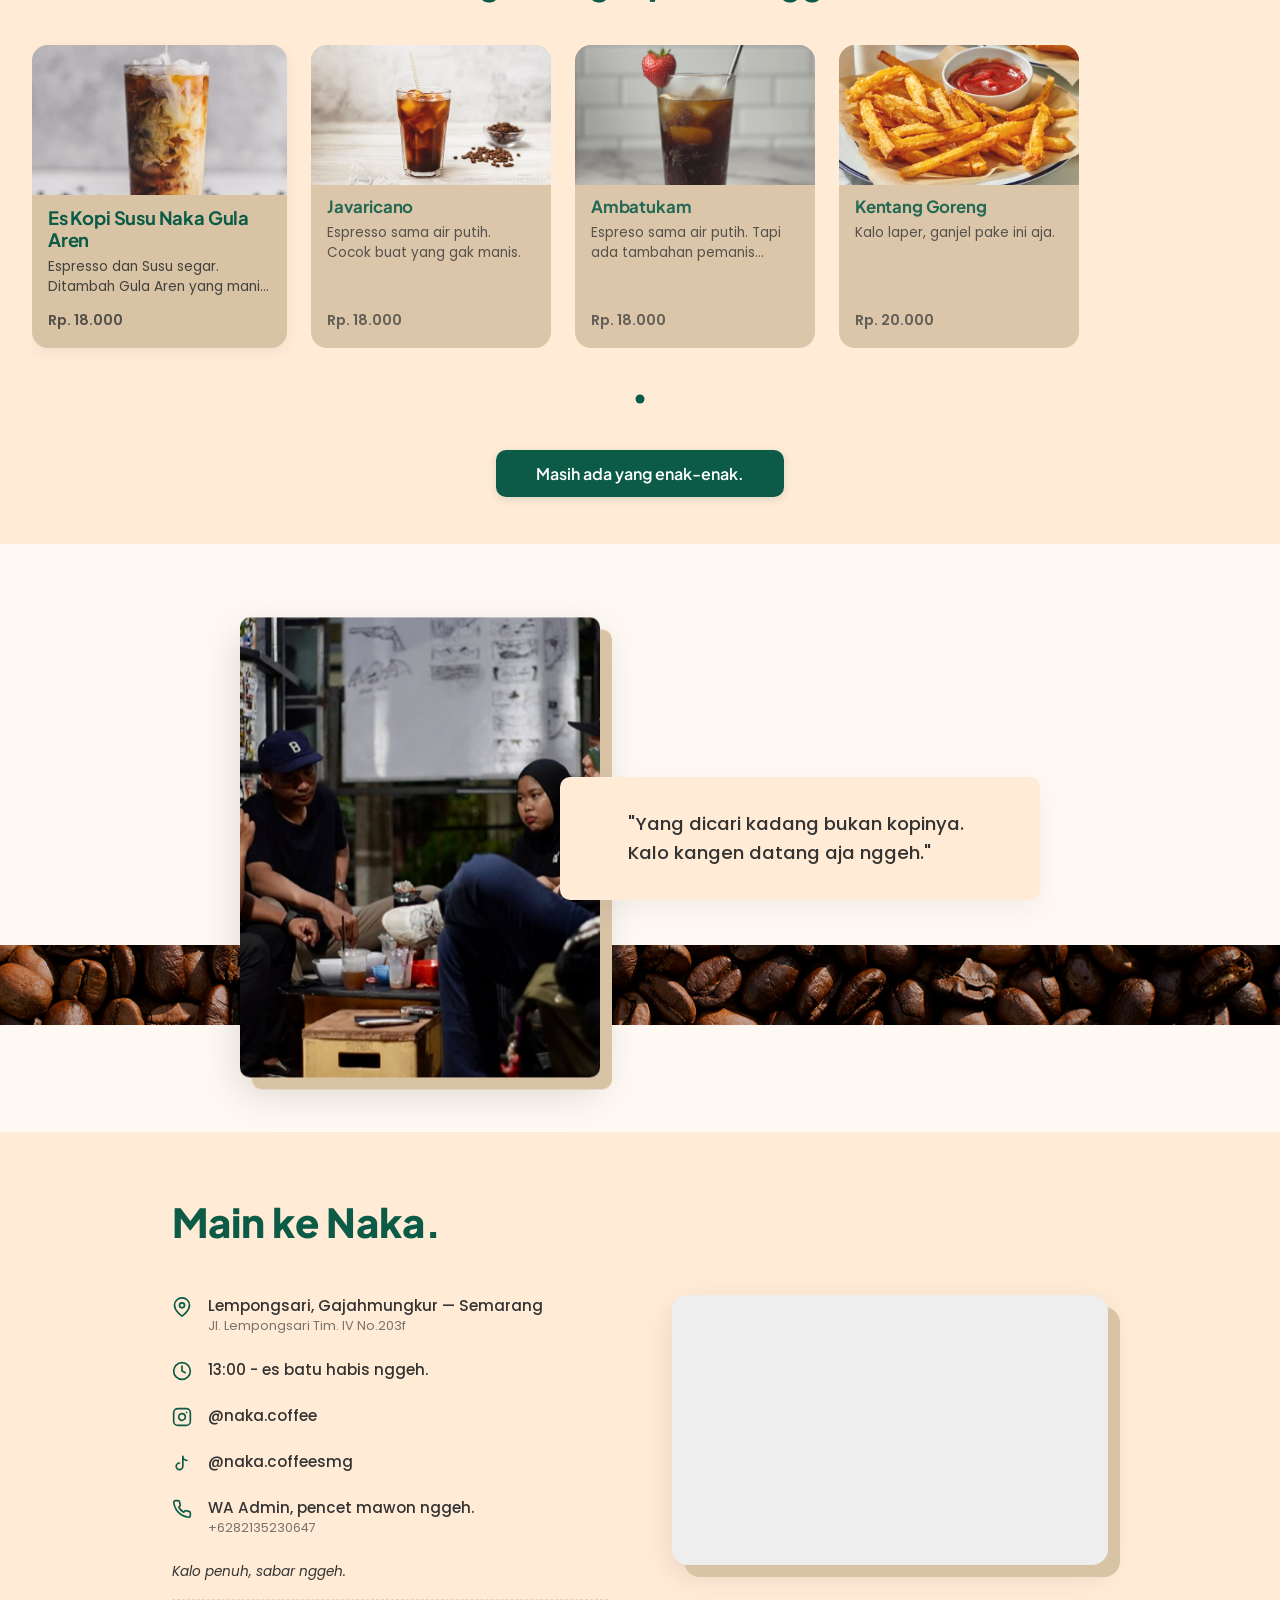
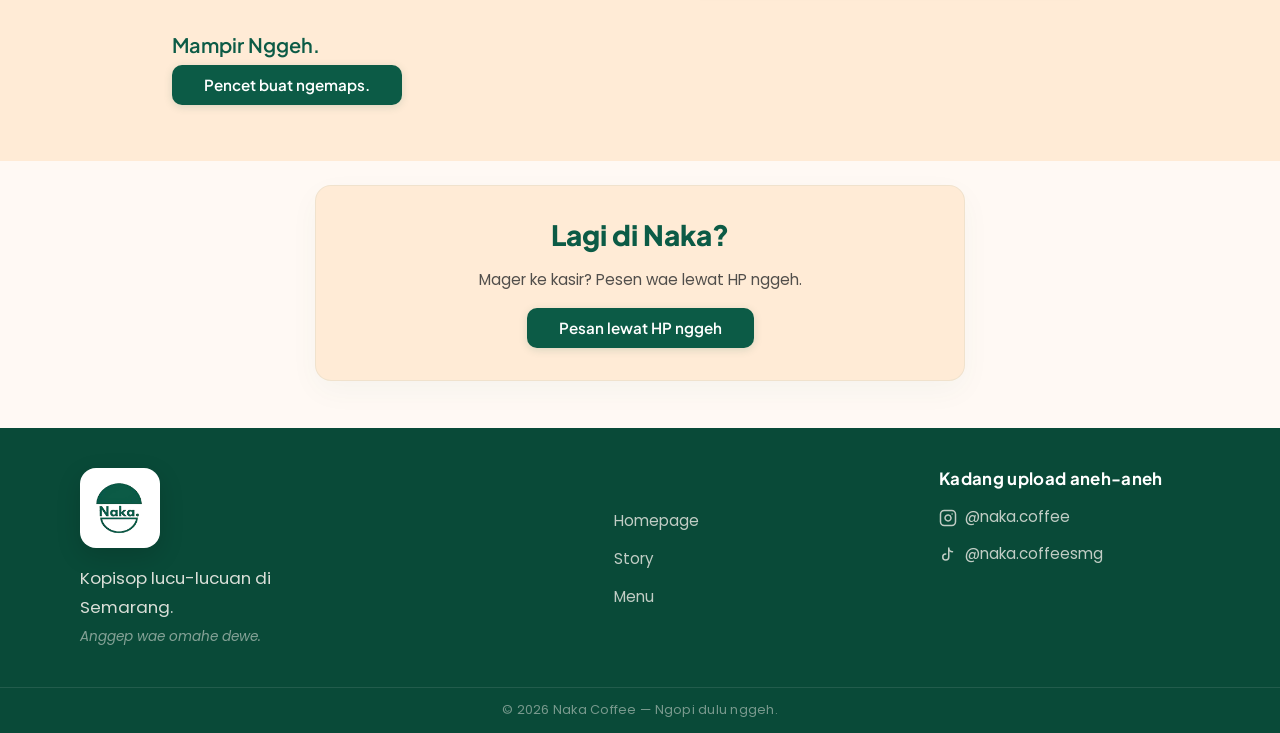
==== commit d2640400: "feat: update favicon mime type and integrate Google Fonts and site verification meta tag" ====
--- a/index.html
+++ b/index.html
@@ -3,6 +3,7 @@
 <head>
   <meta charset="UTF-8">
   <meta name="viewport" content="width=device-width, initial-scale=1.0">
+
   <meta name="description" content="Naka Coffee — Kopisop lucu-lucuan di Semarang. Tempat nyaman buat ngobrol, ngopi, dan numpang wifi sampai lupa pulang.">
 
   <title>Naka Coffee — Kopisop Lucu-Lucuan di Semarang</title>
@@ -21,7 +22,14 @@
   <meta name="twitter:description" content="Kopisop lucu-lucuan di Semarang. Tempat nyaman buat ngobrol, ngopi, dan numpang wifi sampai lupa pulang.">
   <meta name="twitter:image" content="https://nakacoffee.vercel.app/assets/images/jumbotron.png">
 
-  <link rel="icon" type="image/jpeg" href="assets/images/favicon.png">
+  <link rel="icon" type="image/png" href="assets/images/favicon.png">
+
+  <link rel="preconnect" href="https://fonts.googleapis.com">
+  <link rel="preconnect" href="https://fonts.gstatic.com" crossorigin>
+  <link href="https://fonts.googleapis.com/css2?family=Plus+Jakarta+Sans:wght@400;500;600;700;800&family=Poppins:wght@300;400;500;600&display=swap" rel="stylesheet">
+
+  <link rel="stylesheet" href="styles.css">
+  <meta name="google-site-verification" content="-7L4Zs4YghrIVbxfoNKdUTlyhTAjP7GDFUBg2Sh0Qq8" />
 </head>
 <body>
 
--- a/styles.css
+++ b/styles.css
@@ -0,0 +1,379 @@
+:root {
+
+  --color-primary: #0C5B46;
+  --color-primary-dark: #094a38;
+  --color-background: #FFEBD6;
+  --color-background-alt: #FFF9F4;
+  --color-text-white: #FFF9F4;
+  --color-text-dark: #333333;
+  --color-neutral: #8E8E8E;
+  --color-accent: #D8C3A5;
+  --font-heading: 'Plus Jakarta Sans', sans-serif;
+  --font-body: 'Poppins', sans-serif;
+  --space-xs: 0.25rem; --space-sm: 0.5rem; --space-md: 1rem;
+  --space-lg: 1.5rem; --space-xl: 2rem; --space-2xl: 3rem; --space-3xl: 4rem;
+  --radius-sm: 6px; --radius-md: 10px; --radius-lg: 16px; --radius-full: 9999px;
+  --transition-fast: 0.2s ease; --transition-normal: 0.35s ease;
+
+  --nav-pad-x: var(--space-xl);
+  --logo-def-h: 60px; --logo-scr-h: 52px;
+  --hero-h: 100vh; --hero-title-sz: clamp(2rem, 5vw, 3.5rem); --hero-pad: var(--space-xl);
+  --story-dir: row; --story-gap: var(--space-3xl); --story-pad-b: 120px;
+  --story-txt-align: left; --story-txt-pt: var(--space-xl);
+  --story-img-w: 380px; --story-img-h: 440px; --story-img-m: 0;
+  --story-acc-l: auto; --story-acc-r: 0; --story-acc-w: 850px; --story-acc-h: 120px;
+  --story-main-l: auto; --story-main-r: 40px; --story-main-m: 0; --story-main-w: 275px; --story-main-h: 365px;
+
+  --break-flex-dir: row; --break-img-w: 360px; --break-img-h: 460px;
+  --break-quote-ml: -40px; --break-quote-mt: 0; --break-quote-pad: var(--space-xl) var(--space-2xl) var(--space-xl) calc(var(--space-2xl) + 20px);
+
+  --loc-grid: 1fr 1fr; --loc-map-h: 300px; --loc-gap: var(--space-3xl);
+  --foot-grid: 2fr 1fr 1fr; --foot-gap: var(--space-3xl);
+}
+
+@media (max-width: 768px) {
+  :root {
+    --logo-def-h: 48px; --logo-scr-h: 44px;
+    --hero-h: 80vh; --hero-title-sz: clamp(1.75rem, 7vw, 2.5rem);
+    --story-dir: column; --story-gap: var(--space-2xl); --story-pad-b: var(--space-2xl);
+    --story-txt-align: left; --story-txt-pt: 0;
+    --story-img-w: 100%; --story-img-h: 420px; --story-img-m: 0 auto;
+    --story-acc-l: 0; --story-acc-r: auto; --story-acc-w: 100%; --story-acc-h: 100px;
+    --story-main-l: 0; --story-main-r: 0; --story-main-m: 0 auto; --story-main-w: 300px; --story-main-h: 380px;
+
+    --break-flex-dir: column; --break-quote-ml: 0; --break-quote-mt: -40px; --break-quote-pad: var(--space-xl);
+
+    --loc-grid: 1fr; --loc-gap: var(--space-2xl);
+    --foot-grid: 1fr 1fr; --foot-gap: var(--space-2xl);
+  }
+  .footer__col--brand { grid-column:1 / -1; display:flex; flex-direction:column; align-items:center; text-align:center; margin-bottom:var(--space-sm); }
+  .footer__col--brand p { margin:0 auto; }
+  .hero__info-text { position: relative; bottom: auto; right: auto; text-align: left; margin-top: var(--space-xl); opacity: 0.8; }
+}
+
+@media (max-width: 480px) {
+  :root {
+    --nav-pad-x: var(--space-md);
+    --logo-def-h: 40px; --logo-scr-h: 38px;
+    --hero-h: 70vh; --hero-pad: var(--space-md);
+    --story-img-h: 250px; --story-acc-h: 70px;
+    --story-main-w: 220px; --story-main-h: 280px;
+    
+    --break-img-w: 220px; --break-img-h: 320px;
+    --break-quote-pad: 1.25rem 1.5rem;
+    --break-quote-mt: -50px;
+  }
+}
+
+*,*::before,*::after { margin:0; padding:0; box-sizing:border-box; }
+html { scroll-behavior:smooth; }
+section[id] { scroll-margin-top: 110px; }
+body { font:400 1rem/1.6 var(--font-body); color:var(--color-text-dark); background:var(--color-background); -webkit-font-smoothing:antialiased; }
+a { text-decoration:none; color:inherit; }
+ul { list-style:none; }
+img { display:block; max-width:100%; height:auto; }
+
+.navbar {
+  position:fixed; top:0; left:0; width:100%; z-index:1000; background:transparent;
+  transition:background var(--transition-normal), box-shadow var(--transition-normal);
+}
+.navbar--scrolled { background:var(--color-background-alt); box-shadow:0 2px 20px rgba(0,0,0,0.08); }
+
+.navbar__inner {
+  display:flex; align-items:center; justify-content:space-between; margin:0 auto; padding:0 var(--nav-pad-x);
+  max-width:1440px; height:82px; transition:all var(--transition-normal);
+}
+.navbar--scrolled .navbar__inner { max-width:1100px; height:72px; }
+
+.navbar__logo { display:flex; align-items:center; flex-shrink:0; transition:opacity var(--transition-fast); -webkit-tap-highlight-color:transparent; outline:none; }
+.navbar__logo:hover { opacity:0.85; }
+.navbar__logo img { width:auto; object-fit:contain; transition:opacity var(--transition-normal); }
+.navbar__logo-default { display:none; height:var(--logo-def-h); }
+.navbar__logo-scrolled { display:block; height:var(--logo-scr-h); filter:drop-shadow(0 2px 6px rgba(0,0,0,0.4)) drop-shadow(0 2px 10px rgba(255,255,255,0.4)); }
+
+.navbar--scrolled .navbar__logo-default { display:block; }
+.navbar--scrolled .navbar__logo-scrolled { display:none; }
+
+.navbar__links { display:flex; align-items:center; gap:var(--space-xl); }
+.navbar__link {
+  font:500 0.9rem var(--font-heading); color:var(--color-text-white); text-shadow:0 1px 6px rgba(0,0,0,0.5);
+  position:relative; padding:var(--space-xs) 0; transition:all var(--transition-normal);
+}
+.navbar__link::after {
+  content:''; position:absolute; bottom:-2px; left:0; width:0; height:2px;
+  background:var(--color-text-white); border-radius:var(--radius-full); transition:all var(--transition-normal);
+}
+.navbar__link:hover, .navbar__link--active { color:#fff; text-shadow:0 1px 8px rgba(0,0,0,0.7); }
+.navbar__link:hover::after, .navbar__link--active::after { width:100%; }
+
+.navbar--scrolled .navbar__link { color:var(--color-text-dark); text-shadow:none; }
+.navbar--scrolled .navbar__link::after { background:var(--color-primary); }
+.navbar--scrolled .navbar__link:hover, .navbar--scrolled .navbar__link--active { color:var(--color-primary); text-shadow:none; }
+.navbar--scrolled .navbar__link:hover::after, .navbar--scrolled .navbar__link--active::after { background:var(--color-primary); }
+
+.navbar__toggle { display:none; flex-direction:column; gap:5px; background:none; border:none; cursor:pointer; padding:var(--space-sm); z-index:1001; -webkit-tap-highlight-color:transparent; outline:none; }
+.navbar__toggle-bar {
+  width:24px; height:2px; background:var(--color-text-white); box-shadow:0 1px 4px rgba(0,0,0,0.5); border-radius:var(--radius-full);
+  transition:all var(--transition-normal);
+}
+.navbar--scrolled .navbar__toggle-bar { background:var(--color-text-dark); box-shadow:none; }
+.navbar__toggle--open .navbar__toggle-bar:nth-child(1) { transform:translateY(7px) rotate(45deg); }
+.navbar__toggle--open .navbar__toggle-bar:nth-child(2) { opacity:0; }
+.navbar__toggle--open .navbar__toggle-bar:nth-child(3) { transform:translateY(-7px) rotate(-45deg); }
+
+.navbar__mobile-header, .navbar__mobile-footer { display:none; }
+
+@media (max-width: 768px) {
+  .navbar__toggle { display:flex; padding:var(--space-md); }
+  .navbar__links {
+    position:fixed; top:0; right:-100%; width:78vw; max-width:340px; height:100vh;
+    flex-direction:column; align-items:flex-start; gap:var(--space-lg);
+    padding:var(--space-2xl) var(--space-2xl);
+    background:var(--color-text-white); box-shadow:-8px 0 40px rgba(0,0,0,0.1); 
+    transition:right 0.4s cubic-bezier(0.4, 0, 0.2, 1); overflow-y:auto; overflow-x:hidden;
+  }
+  .navbar__links--open { right:0; }
+  
+  .navbar__mobile-header { display:block; margin-bottom:var(--space-lg); margin-top:var(--space-sm); }
+  .navbar__mobile-header img { height:60px; width:auto; }
+  
+  .navbar__mobile-footer { display:block; margin-top:auto; font-size:0.85rem; font-style:italic; opacity:0.7; color:var(--color-text-dark); padding-top:var(--space-2xl); }
+
+  .navbar__links .navbar__link { font-size:1.15rem; font-weight:600; color:var(--color-text-dark); text-shadow:none; padding:var(--space-sm) 0; }
+  .navbar__links .navbar__link::after { background:var(--color-primary); bottom:-4px; }
+  .navbar__links .navbar__link:hover, .navbar__links .navbar__link--active { color:var(--color-primary); }
+}
+
+.hero { position:relative; width:100%; min-height:var(--hero-h); display:flex; align-items:center; justify-content:center; overflow:hidden; padding: 0 var(--nav-pad-x); }
+.hero__bg { position:absolute; top:-15%; left:0; width:100%; height:130%; object-fit:cover; object-position:center; will-change:transform; }
+.hero__overlay { position:absolute; inset:0; background:linear-gradient(180deg, rgba(0,0,0,0.15) 0%, rgba(0,0,0,0.4) 100%); z-index:1; }
+.hero__content { position:relative; z-index:2; text-align:left; padding:var(--hero-pad) 0; width:100%; max-width:1200px; animation:heroFadeIn 1s ease-out both; }
+.hero__text { max-width: 650px; }
+.hero__info-text {
+  position:absolute; bottom:var(--hero-pad); right:0; text-align:right;
+  display:flex; flex-direction:column; gap:0.4rem;
+  font:300 0.8rem var(--font-heading); text-transform:uppercase; letter-spacing:0.12em;
+  color:#fff; opacity:0.3;
+}
+.hero__heading { font:800 var(--hero-title-sz)/1.2 var(--font-heading); color:var(--color-text-white); margin-bottom:var(--space-2xl); letter-spacing:0.02em; text-shadow:0 2px 10px rgba(0,0,0,0.2); max-width: 650px; line-height: 140%; }
+.hero__subtitle { font:300 clamp(0.95rem, 1.8vw, 1.15rem)/1.6 var(--font-body); color:var(--color-text-white); margin-bottom:var(--space-xl); opacity:0.9; text-shadow:0 1px 6px rgba(0,0,0,0.2); max-width: 550px; }
+.hero__cta-group { display: flex; gap: 1.5rem; flex-wrap: wrap; }
+.hero__cta {
+  display:inline-flex; align-items:center; justify-content:center; font:600 0.9rem var(--font-heading); color:var(--color-text-white); background:var(--color-primary);
+  padding:0.75rem 1.8rem; border-radius:var(--radius-md); box-shadow:0 4px 15px rgba(12,91,70,0.25); transition:all var(--transition-fast);
+}
+.hero__cta:hover { background:var(--color-primary-dark); transform:translateY(-2px); box-shadow:0 6px 20px rgba(12,91,70,0.4); }
+.hero__cta:active { transform:translateY(0); }
+.hero__cta-outline {
+  display:inline-flex; align-items:center; justify-content:center; font:600 0.9rem var(--font-heading); color:var(--color-text-white); background:transparent;
+  padding:0.75rem 1.8rem; border-radius:var(--radius-md); border:1px solid rgba(255,255,255,0.8); transition:all var(--transition-fast);
+}
+.hero__cta-outline:hover { background:rgba(255,255,255,0.1); border-color:#fff; transform:translateY(-2px); }
+.hero__cta-outline:active { transform:translateY(0); }
+
+.story { background:var(--color-background-alt); padding:calc(var(--space-3xl) * 0.8) 0 0; overflow:hidden; }
+.story__inner {
+  position:relative; display:flex; flex-direction:var(--story-dir); align-items:flex-start; gap:var(--story-gap);
+  max-width:1280px; margin:0 auto; padding:0 var(--space-xl) var(--story-pad-b);
+}
+.story__text { flex:1; min-width:0; padding:var(--story-txt-pt) 0 var(--space-2xl) 3%; position:relative; z-index:2; text-align:var(--story-txt-align); margin-top: 2rem;}
+.story__title { font:700 clamp(1.75rem, 3.5vw, 2.5rem) var(--font-heading); color:var(--color-primary); margin-bottom:var(--space-xl); letter-spacing:-0.01em; margin-top: 0.9rem; }
+.story__body { font-size:1.05rem; color:var(--color-text-dark); max-width:480px; line-height:1.8; }
+.story__body2 { display: block; font-size:1rem; color:#000000; max-width:480px; line-height:1.8; font-weight: 500; font-style: italic; margin-top:26px; }
+
+.story__images { flex-shrink:0; position:relative; width:var(--story-img-w); height:var(--story-img-h); margin:var(--story-img-m); }
+.story__img-accent {
+  position:absolute; bottom:0; z-index:1; object-fit:cover; object-position:center;
+  left:var(--story-acc-l); right:var(--story-acc-r); width:var(--story-acc-w); max-width:none; height:var(--story-acc-h); opacity: 0.3;mix-blend-mode: multiply; filter: contrast(0.8);
+}
+.story__img-main {
+  position:absolute; top:0; z-index:2; object-fit:cover; border-radius:var(--radius-md); box-shadow:8px 8px 0px var(--color-accent),0 10px 30px rgba(0,0,0,0.15);
+  left:var(--story-main-l); right:var(--story-main-r); margin:var(--story-main-m); width:var(--story-main-w); height:var(--story-main-h);
+  filter: contrast(0.95) saturate(0.85);
+}
+
+.product { background:var(--color-background); padding:var(--space-2xl) 0; overflow:hidden; }
+.product__inner { max-width:1280px; margin:0 auto; padding:0 var(--nav-pad-x); text-align:center; }
+.product__title { font:800 clamp(1.75rem, 3.5vw, 2.15rem) var(--font-heading); color:var(--color-primary); margin-bottom:var(--space-xl); }
+
+.product__slider-wrapper { position:relative; width:100%; }
+.product__slider {
+  display:flex; gap:var(--space-lg); overflow-x:auto; scroll-snap-type:x mandatory; scroll-behavior:smooth;
+  padding:10px 0 var(--space-md); cursor:grab; -ms-overflow-style:none; scrollbar-width:none;
+}
+.product__slider::-webkit-scrollbar { display:none; }
+.product__slider:active { cursor:grabbing; }
+
+.product-card {
+  flex:0 0 240px; scroll-snap-align:center; background:var(--color-accent); border-radius:var(--radius-lg);
+  overflow:hidden; text-align:left; display:flex; flex-direction:column; position:relative;
+  transition:all var(--transition-normal); user-select:none; opacity: 0.9;
+}
+.product-card--featured { flex:0 0 255px; opacity: 1; box-shadow:0 4px 15px rgba(0,0,0,0.06); }
+.product-card:hover { transform:translateY(-5px); box-shadow:0 10px 20px rgba(0,0,0,0.1); opacity: 1; }
+.product-card__img { width:100%; height:140px; object-fit:cover; pointer-events:none; }
+.product-card--featured .product-card__img { height:150px; }
+.product-card__badge { position:absolute; top:12px; left:12px; background:var(--color-primary); color:#fff; padding:4px 12px; font:700 0.75rem var(--font-heading); border-radius:var(--radius-full); z-index:2; box-shadow:0 2px 8px rgba(0,0,0,0.15); letter-spacing:0.02em; text-transform:uppercase; }
+.product-card__content { padding:12px 16px 16px; flex:1; display:flex; flex-direction:column; justify-content: flex-start; }
+.product-card__title { font:700 1.05rem var(--font-heading); color:var(--color-primary); margin-bottom:6px; line-height:1.2; letter-spacing: -0.01em; }
+.product-card--featured .product-card__title { font-size: 1.15rem; }
+.product-card__desc { font-size:0.85rem; color:var(--color-text-dark); margin-bottom:12px; line-height:1.45; display:-webkit-box; -webkit-line-clamp:2; line-clamp:2; -webkit-box-orient:vertical; overflow:hidden; opacity:0.9; }
+.product-card__price { font-weight:600; color:var(--color-text-dark); margin-top:auto; font-size: 0.9rem; opacity: 0.8; }
+
+.product__dots { display:flex; justify-content:center; gap:10px; margin:var(--space-xl) 0 var(--space-2xl); align-items: center; }
+.dot { width:6px; height:6px; border-radius:50%; background:var(--color-neutral); opacity: 0.4; cursor:pointer; transition:all var(--transition-fast); }
+.dot.active { background:var(--color-primary); opacity: 1; transform: scale(1.5); }
+
+.btn-primary {
+  display:inline-block; font:600 1rem var(--font-heading); color:#fff; background:var(--color-primary);
+  padding:0.8rem 2.5rem; border-radius:var(--radius-md); box-shadow:0 2px 8px rgba(12,91,70,0.15); transition:all var(--transition-fast);
+}
+.btn-primary:hover { background:var(--color-primary-dark); transform:translateY(-2px); box-shadow:0 4px 12px rgba(12,91,70,0.2); }
+
+.break { position:relative; width:100%; padding:var(--space-3xl) 0; display:flex; align-items:center; background:var(--color-background-alt); overflow:hidden; }
+.break__accent { position:absolute; top:50%; left:0; width:100%; height:80px; object-fit:cover; object-position:top; transform:translateY(-50%); z-index:1; }
+.break__inner { position:relative; z-index:2; max-width:1000px; width:100%; margin:0 auto; padding:0 var(--nav-pad-x); display:flex; flex-direction:var(--break-flex-dir); align-items:center; justify-content:center; }
+.break__img { width:var(--break-img-w); height:var(--break-img-h); object-fit:cover; border-radius:var(--radius-md); box-shadow:12px 12px 0px var(--color-accent), 0 15px 40px rgba(0,0,0,0.15); z-index:3; position:relative; }
+.break__quote { background:var(--color-background); padding:var(--break-quote-pad); border-radius:var(--radius-md); max-width:480px; box-shadow:0 10px 30px rgba(0,0,0,0.05); margin-left:var(--break-quote-ml); margin-top:var(--break-quote-mt); z-index:4; position:relative; width:90%; }
+.break__quote p { font:500 clamp(0.95rem, 3.5vw, 1.15rem)/1.6 var(--font-body); color:var(--color-text-dark); }
+
+.location { background:var(--color-background); padding:var(--space-3xl) 0 var(--space-lg); }
+.location__inner { max-width:1000px; margin:0 auto; padding:0 var(--nav-pad-x); }
+.location__title { font:800 clamp(2rem, 4vw, 2.5rem) var(--font-heading); color:var(--color-primary); margin-bottom:var(--space-2xl); }
+
+.location__grid { display:grid; grid-template-columns:var(--loc-grid); gap:var(--loc-gap); align-items:center; margin-bottom:var(--space-xl); }
+.contact-list { display:flex; flex-direction:column; gap:var(--space-lg); margin-bottom:var(--space-lg); }
+.contact-list li { display:flex; align-items:flex-start; gap:var(--space-md); color:var(--color-text-dark); }
+.contact-list__content { display:flex; flex-direction:column; gap:2px; }
+.contact-list__primary { font-size:0.95rem; font-weight:500; line-height:1.4; color:var(--color-text-dark); transition:color var(--transition-fast); }
+.contact-list__secondary { font-size:0.8rem; opacity:0.65; font-weight:400; line-height:1.3; }
+.contact-list a.contact-list__primary:hover { color:var(--color-primary); }
+.contact-list svg { flex-shrink:0; color:var(--color-primary); margin-top:2px; }
+
+.location__microcopy { font-size:0.85rem; font-style:italic; opacity:0.6; color:var(--color-text-dark); }
+
+.location__map { width:100%; height:270px; border-radius:var(--radius-lg); overflow:hidden; box-shadow:12px 12px 0px var(--color-accent), 0 10px 30px rgba(0,0,0,0.1); background:#eee; align-self:start; }
+
+.location__cta { text-align:left; padding-top:var(--space-xl); margin-top:var(--space-md); border-top:1px dashed rgba(0,0,0,0.1); }
+.location__cta-title { font:600 1.25rem var(--font-heading); color:var(--color-primary); margin-bottom:var(--space-sm); }
+.btn-primary--location { border-radius:var(--radius-md); padding:0.65rem 2rem; font-size:0.95rem; box-shadow:0 2px 8px rgba(12,91,70,0.15); }
+
+/* ---------- Direct Order Minisection ---------- */
+.order-direct {
+  background: var(--color-background-alt);
+  padding: var(--space-lg) 0 var(--space-2xl);
+  text-align: center;
+}
+.order-direct__inner {
+  max-width: 1000px;
+  margin: 0 auto;
+  padding: 0 var(--nav-pad-x);
+}
+.order-direct__card {
+  background: var(--color-background);
+  border-radius: var(--radius-lg);
+  padding: var(--space-xl) var(--space-2xl);
+  max-width: 650px;
+  margin: 0 auto;
+  border: 1px solid rgba(12, 91, 70, 0.06);
+  box-shadow: 0 10px 30px rgba(12, 91, 70, 0.04);
+  display: flex;
+  flex-direction: column;
+  align-items: center;
+  gap: var(--space-md);
+  transition: transform var(--transition-normal);
+}
+.order-direct__card:hover {
+  transform: translateY(-2px);
+}
+.order-direct__title {
+  font: 800 clamp(1.4rem, 3vw, 1.75rem)/1.2 var(--font-heading);
+  color: var(--color-primary);
+}
+.order-direct__desc {
+  font: 400 clamp(0.88rem, 1.8vw, 0.95rem)/1.6 var(--font-body);
+  color: var(--color-text-dark);
+  max-width: 480px;
+  opacity: 0.85;
+}
+.order-direct__action {
+  display: flex;
+  flex-direction: column;
+  align-items: center;
+  gap: var(--space-xs);
+  margin-top: var(--space-xs);
+}
+.btn-primary--direct {
+  padding: 0.65rem 2rem;
+  font-size: 0.95rem;
+  border-radius: var(--radius-md);
+  display: inline-block;
+  font-weight: 600;
+  font-family: var(--font-heading);
+}
+.order-direct__micro {
+  font-size: 0.78rem;
+  opacity: 0.55;
+  font-style: italic;
+  color: var(--color-text-dark);
+  margin-top: 4px;
+}
+
+.footer { background:var(--color-primary-dark); color:var(--color-text-white); position:relative; overflow:hidden; }
+.footer__inner { max-width:1280px; margin: 0 auto; padding: 40px 80px; display:grid; grid-template-columns:1.8fr 1fr 1fr; gap:var(--space-3xl); align-items:start; }
+
+.footer__logo { display:inline-flex; align-items:center; justify-content:center; width:80px; height:80px; background:#fff; border-radius:var(--radius-lg); margin-bottom:var(--space-md); box-shadow:0 8px 24px rgba(0,0,0,0.15); transition:transform var(--transition-normal), box-shadow var(--transition-normal); }
+.footer__logo:hover { transform:translateY(-4px) rotate(-3deg); box-shadow:0 12px 30px rgba(0,0,0,0.25), 0 0 15px rgba(255,255,255,0.1); }
+.footer__logo img { height:56px; width:auto; object-fit:contain; }
+.footer__tagline { font-size:1.05rem; opacity:0.85; max-width:280px; line-height:1.7; color:#FFF9F4; }
+.footer__microcopy { font-size:0.85rem; opacity:0.5; font-style:italic; margin-top:var(--space-xs); color:#FFF9F4; }
+
+.footer__col h3, .footer__social-heading { font:700 1.05rem var(--font-heading); margin-bottom:var(--space-md); color:#fff; letter-spacing:0.02em; }
+.footer__col:nth-child(2) ul { margin-top: 2.5rem; }
+.footer__col ul { display:flex; flex-direction:column; gap:12px; }
+.footer__col a { font-size:0.95rem; opacity:0.75; transition:all var(--transition-fast); display:inline-block; }
+.footer__col a:hover { opacity:1; transform:translateX(4px); text-decoration:none; text-shadow:0 0 10px rgba(255,255,255,0.2); }
+
+.footer__social li { display:flex; align-items:center; gap:var(--space-sm); }
+.footer__social svg { opacity:0.75; transition:all var(--transition-fast); }
+.footer__social li:hover svg { opacity:1; transform:scale(1.1); }
+
+.footer__bottom { text-align:center; padding:12px; border-top:1px solid rgba(255,255,255,0.1); }
+.footer__bottom p { font-size:0.8rem; opacity:0.45; letter-spacing:0.02em; }
+
+@keyframes heroFadeIn { from{opacity:0; transform:translateY(30px);} to{opacity:1; transform:translateY(0);} }
+.reveal-on-scroll { opacity:0; transform:translateY(30px); transition:all 0.8s cubic-bezier(0.5, 0, 0, 1); will-change:opacity, transform; }
+.reveal-left { transform:translateX(-40px); }
+.reveal-up { transform:translateY(40px); }
+.reveal-on-scroll.is-visible { opacity:1; transform:translate(0); }
+
+
+@media (max-width:480px) {
+  /* Responsive Footer */
+  .footer__inner { 
+    grid-template-columns: 1fr; 
+    padding: var(--space-2xl) var(--space-lg); 
+    gap: var(--space-2xl); 
+    text-align: center; 
+  }
+  .footer__col { display: flex; flex-direction: column; align-items: center; width: 100%; }
+  .footer__tagline { margin: 0 auto; max-width: 260px; }
+  .footer__microcopy { margin: var(--space-xs) auto 0 auto; }
+  
+  .footer__col:nth-child(2) ul { margin-top: 0; }
+  .footer__col ul { align-items: center; width: 100%; }
+  
+  .footer__social { width: 100%; }
+  .footer__social li { justify-content: center; flex-wrap: wrap; }
+  .footer__social a { font-size: 0.9rem; max-width: 100%; word-break: break-word; }
+  
+  .footer__bottom { padding: var(--space-lg) var(--space-md); }
+  .footer__bottom p { font-size: 0.75rem; line-height: 1.5; }
+
+  .order-direct {
+    padding: var(--space-xl) 0;
+  }
+  .order-direct__card {
+    padding: var(--space-lg) var(--space-md);
+  }
+}
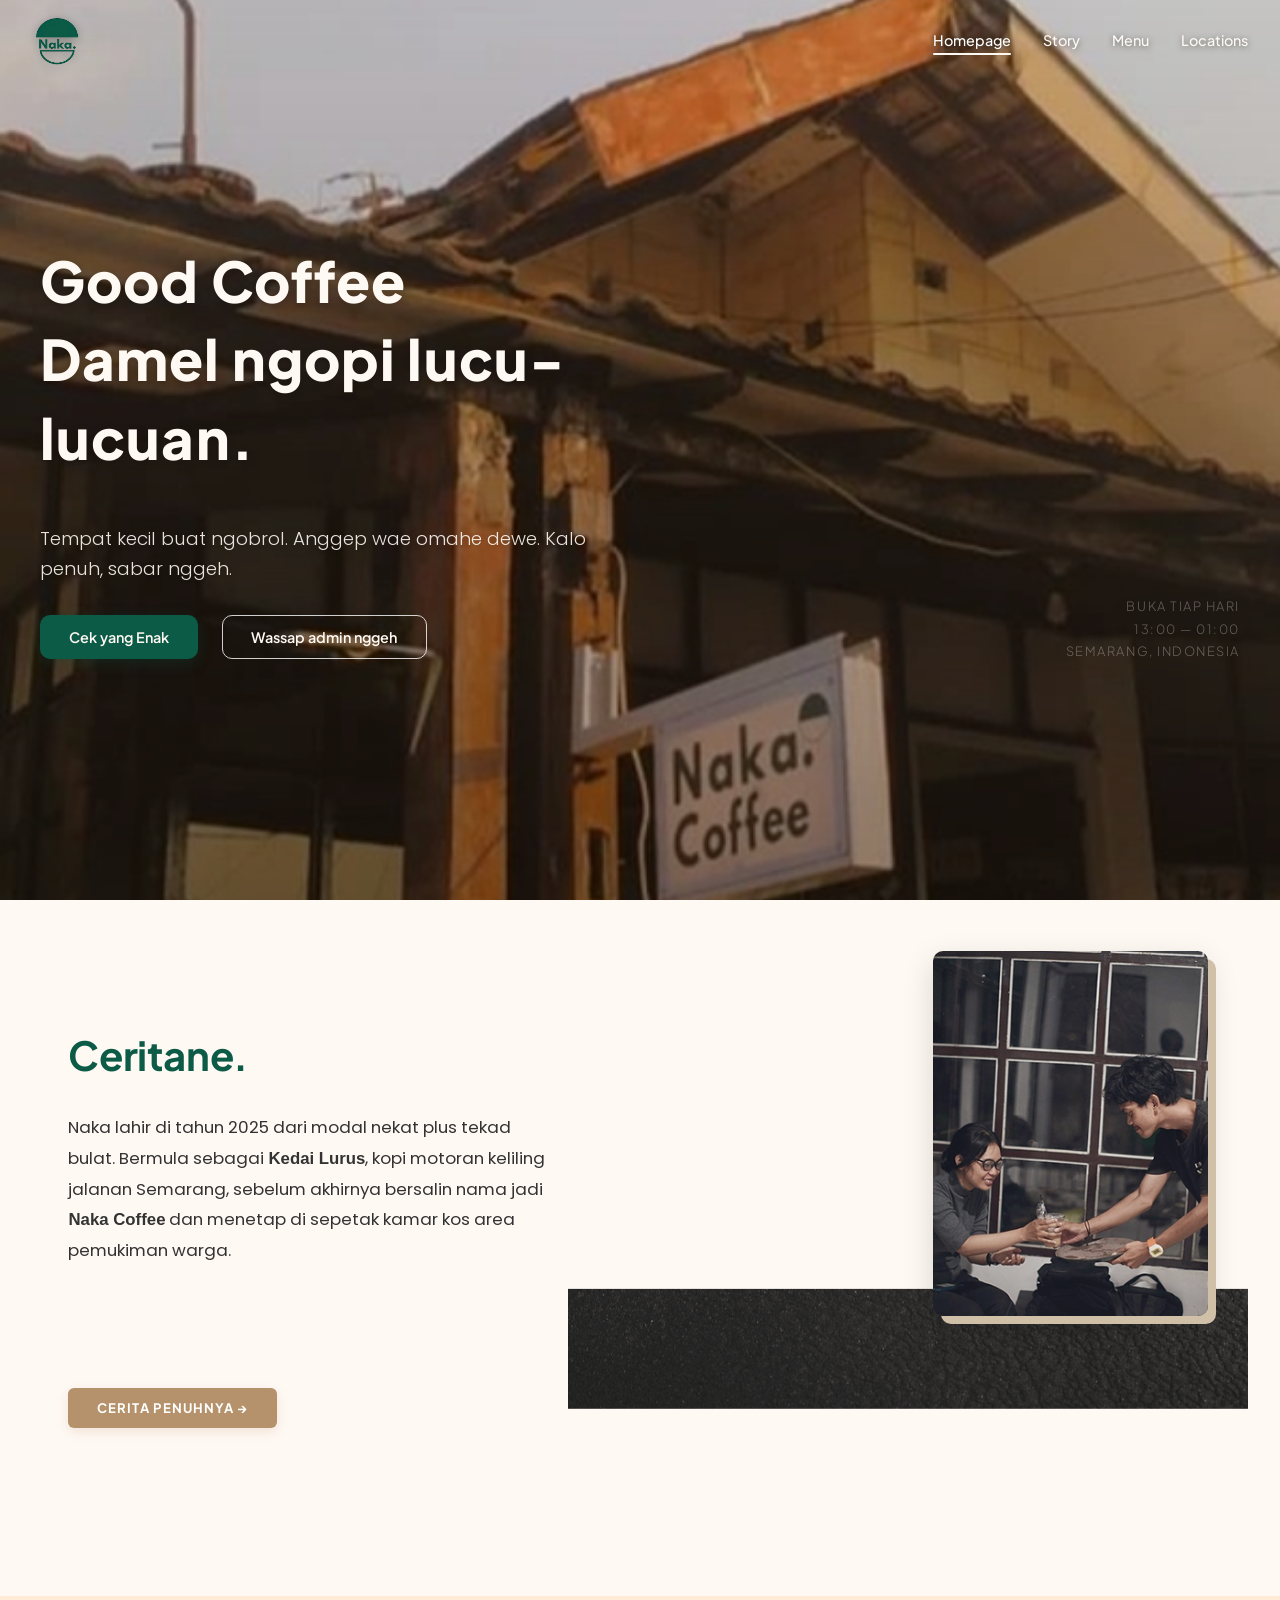
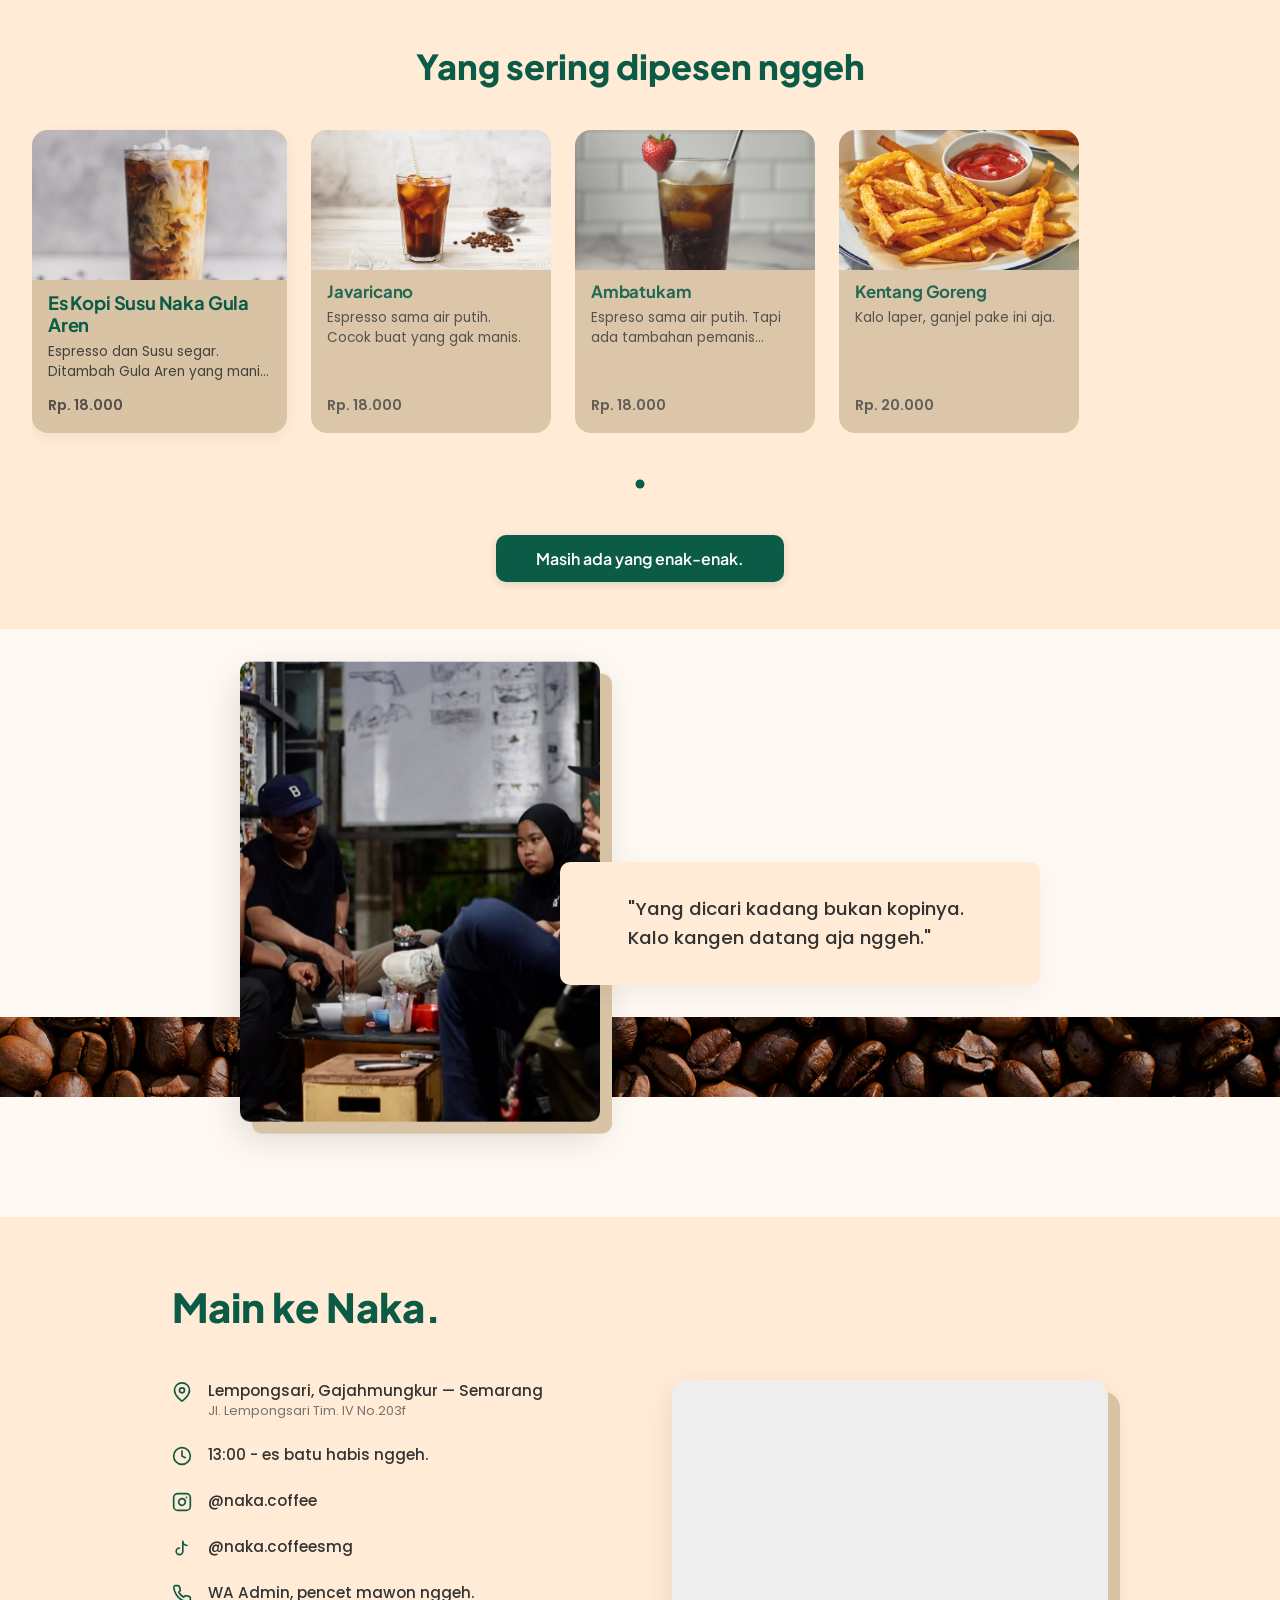
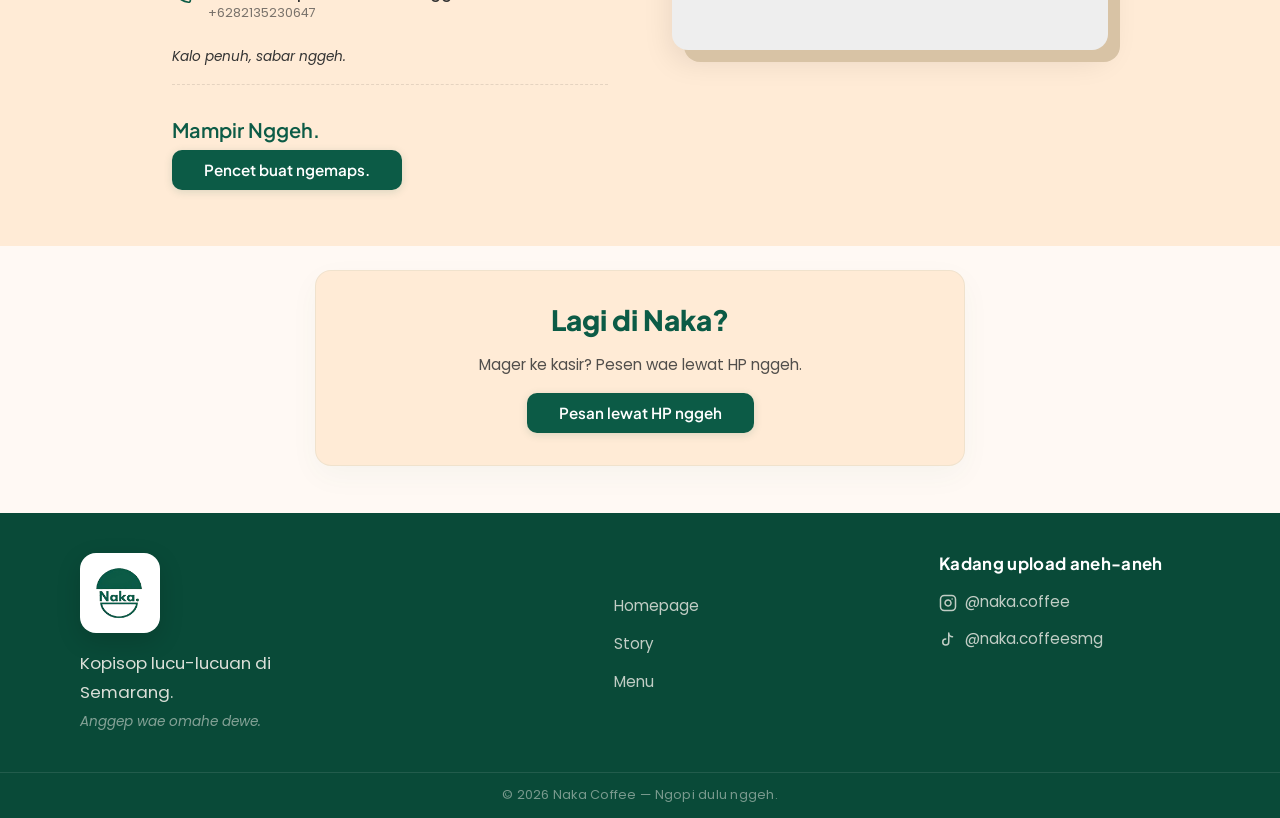
==== commit e9a33c14: "feat: add full story page and update hero section with call-to-action button" ====
--- a/index.html
+++ b/index.html
@@ -88,13 +88,10 @@
       <div class="story__text reveal-on-scroll">
         <h2 class="story__title">Ceritane.</h2>
         <p class="story__body">
-          Naka bukan cuma tempat ngopi.<br>
-          Kadang buat curhat,
-          Kadang buat nail art,
-          Kadang tempat numpang wifi.
-          <br>
-          <span class="story__body2">Wes anggep wae omahe dewe nggeh.</span>
+          Naka lahir di tahun 2025 dari modal nekat plus tekad bulat. Bermula sebagai <strong>Kedai Lurus</strong>, kopi motoran keliling jalanan Semarang, sebelum akhirnya bersalin nama jadi <strong>Naka Coffee</strong> dan menetap di sepetak kamar kos area pemukiman warga.
         </p>
+        <span class="story__body2">Pelan-pelan kami tumbuh, tapi satu hal yang gak berubah: anggep wae omahe dewe nggeh.</span>
+        <a href="story.html" class="story__btn" id="btn-full-story">Cerita Penuhnya &rarr;</a>
       </div>
 
       <div class="story__images">
--- a/styles.css
+++ b/styles.css
@@ -21,7 +21,7 @@
   --story-dir: row; --story-gap: var(--space-3xl); --story-pad-b: 120px;
   --story-txt-align: left; --story-txt-pt: var(--space-xl);
   --story-img-w: 380px; --story-img-h: 440px; --story-img-m: 0;
-  --story-acc-l: auto; --story-acc-r: 0; --story-acc-w: 850px; --story-acc-h: 120px;
+  --story-acc-l: auto; --story-acc-r: 0; --story-acc-w: 680px; --story-acc-h: 120px;
   --story-main-l: auto; --story-main-r: 40px; --story-main-m: 0; --story-main-w: 275px; --story-main-h: 365px;
 
   --break-flex-dir: row; --break-img-w: 360px; --break-img-h: 460px;
@@ -179,7 +179,50 @@
 .story__text { flex:1; min-width:0; padding:var(--story-txt-pt) 0 var(--space-2xl) 3%; position:relative; z-index:2; text-align:var(--story-txt-align); margin-top: 2rem;}
 .story__title { font:700 clamp(1.75rem, 3.5vw, 2.5rem) var(--font-heading); color:var(--color-primary); margin-bottom:var(--space-xl); letter-spacing:-0.01em; margin-top: 0.9rem; }
 .story__body { font-size:1.05rem; color:var(--color-text-dark); max-width:480px; line-height:1.8; }
-.story__body2 { display: block; font-size:1rem; color:#000000; max-width:480px; line-height:1.8; font-weight: 500; font-style: italic; margin-top:26px; }
+.story__body2 {
+  display: block;
+  font-size: 0.98rem;
+  color: var(--color-primary-dark);
+  max-width: 480px;
+  line-height: 1.6;
+  font-weight: 600;
+  font-style: italic;
+  margin-top: 24px;
+  padding: 12px 18px;
+  background: rgba(255, 249, 244, 0.82);
+  border-left: 4px solid var(--color-primary);
+  border-radius: 0 6px 6px 0;
+  backdrop-filter: blur(4px);
+  position: relative;
+  z-index: 3;
+}
+.story__btn {
+  display: inline-flex;
+  align-items: center;
+  justify-content: center;
+  gap: 0.5rem;
+  background-color: #B5926B;
+  color: #FFFFFF;
+  font: 700 0.82rem/1 var(--font-heading);
+  text-transform: uppercase;
+  letter-spacing: 0.08em;
+  padding: 0.85rem 1.8rem;
+  border-radius: var(--radius-sm);
+  transition: background-color var(--transition-fast), transform var(--transition-fast), box-shadow var(--transition-fast);
+  margin-top: var(--space-lg);
+  box-shadow: 0 4px 12px rgba(181, 146, 107, 0.2);
+  cursor: pointer;
+  position: relative;
+  z-index: 3;
+}
+.story__btn:hover {
+  background-color: #9C7853;
+  transform: translateY(-2px);
+  box-shadow: 0 6px 18px rgba(181, 146, 107, 0.35);
+}
+.story__btn:active {
+  transform: translateY(0);
+}
 
 .story__images { flex-shrink:0; position:relative; width:var(--story-img-w); height:var(--story-img-h); margin:var(--story-img-m); }
 .story__img-accent {
@@ -347,6 +390,128 @@
 .reveal-up { transform:translateY(40px); }
 .reveal-on-scroll.is-visible { opacity:1; transform:translate(0); }
 
+/* ============ STORY PAGE ============ */
+.story-page-body {
+  background: var(--color-background);
+  min-height: 100vh;
+  padding: var(--space-3xl) var(--space-xl);
+}
+.story-page {
+  max-width: 720px;
+  margin: 0 auto;
+  animation: heroFadeIn 0.8s ease-out;
+}
+.story-page__container {
+  display: flex;
+  flex-direction: column;
+  gap: var(--space-2xl);
+}
+.story-page__back {
+  display: inline-flex;
+  align-items: center;
+  gap: var(--space-sm);
+  font: 600 0.9rem var(--font-heading);
+  color: var(--color-primary);
+  align-self: flex-start;
+  transition: transform var(--transition-fast), color var(--transition-fast);
+  cursor: pointer;
+}
+.story-page__back svg {
+  transition: transform var(--transition-fast);
+}
+.story-page__back:hover {
+  color: var(--color-primary-dark);
+}
+.story-page__back:hover svg {
+  transform: translateX(-4px);
+}
+.story-page__content {
+  background: var(--color-background-alt);
+  padding: var(--space-2xl) var(--space-2xl);
+  border-radius: var(--radius-lg);
+  box-shadow: 0 10px 40px rgba(0, 0, 0, 0.05);
+  border: 1px solid rgba(12, 91, 70, 0.04);
+}
+.story-page__header {
+  border-bottom: 2px dashed rgba(12, 91, 70, 0.1);
+  padding-bottom: var(--space-xl);
+  margin-bottom: var(--space-xl);
+}
+.story-page__meta {
+  display: inline-block;
+  font: 700 0.75rem var(--font-heading);
+  text-transform: uppercase;
+  letter-spacing: 0.1em;
+  color: #B5926B;
+  margin-bottom: var(--space-xs);
+}
+.story-page__title {
+  font: 800 clamp(2rem, 5vw, 2.75rem)/1.1 var(--font-heading);
+  color: var(--color-primary);
+  margin-bottom: var(--space-xs);
+}
+.story-page__subtitle {
+  font: 300 1rem/1.5 var(--font-body);
+  color: var(--color-text-dark);
+  opacity: 0.8;
+}
+.story-page__section {
+  margin-bottom: var(--space-xl);
+}
+.story-page__section h2 {
+  font: 700 1.25rem var(--font-heading);
+  color: var(--color-primary);
+  margin-bottom: var(--space-sm);
+}
+.story-page__section p {
+  font: 400 1.05rem/1.8 var(--font-body);
+  color: var(--color-text-dark);
+  margin-bottom: var(--space-md);
+  text-align: justify;
+}
+.story-page__section p:last-child {
+  margin-bottom: 0;
+}
+.story-page__footer {
+  margin-top: var(--space-2xl);
+  padding-top: var(--space-xl);
+  border-top: 1px solid rgba(0, 0, 0, 0.08);
+  display: flex;
+  flex-direction: column;
+  align-items: center;
+  gap: var(--space-lg);
+  text-align: center;
+}
+.story-page__closing {
+  font: 500 1.1rem/1.6 var(--font-body);
+  color: #000000;
+  font-style: italic;
+  max-width: 500px;
+}
+.story-page__logo-wrap {
+  width: 70px;
+  height: 70px;
+  background: #fff;
+  border-radius: var(--radius-md);
+  display: flex;
+  align-items: center;
+  justify-content: center;
+  box-shadow: 0 4px 15px rgba(0,0,0,0.06);
+}
+.story-page__logo {
+  height: 48px;
+  width: auto;
+}
+
+@media (max-width: 768px) {
+  .story-page-body {
+    padding: var(--space-xl) var(--space-md);
+  }
+  .story-page__content {
+    padding: var(--space-xl) var(--space-md);
+  }
+}
+
 
 @media (max-width:480px) {
   /* Responsive Footer */
